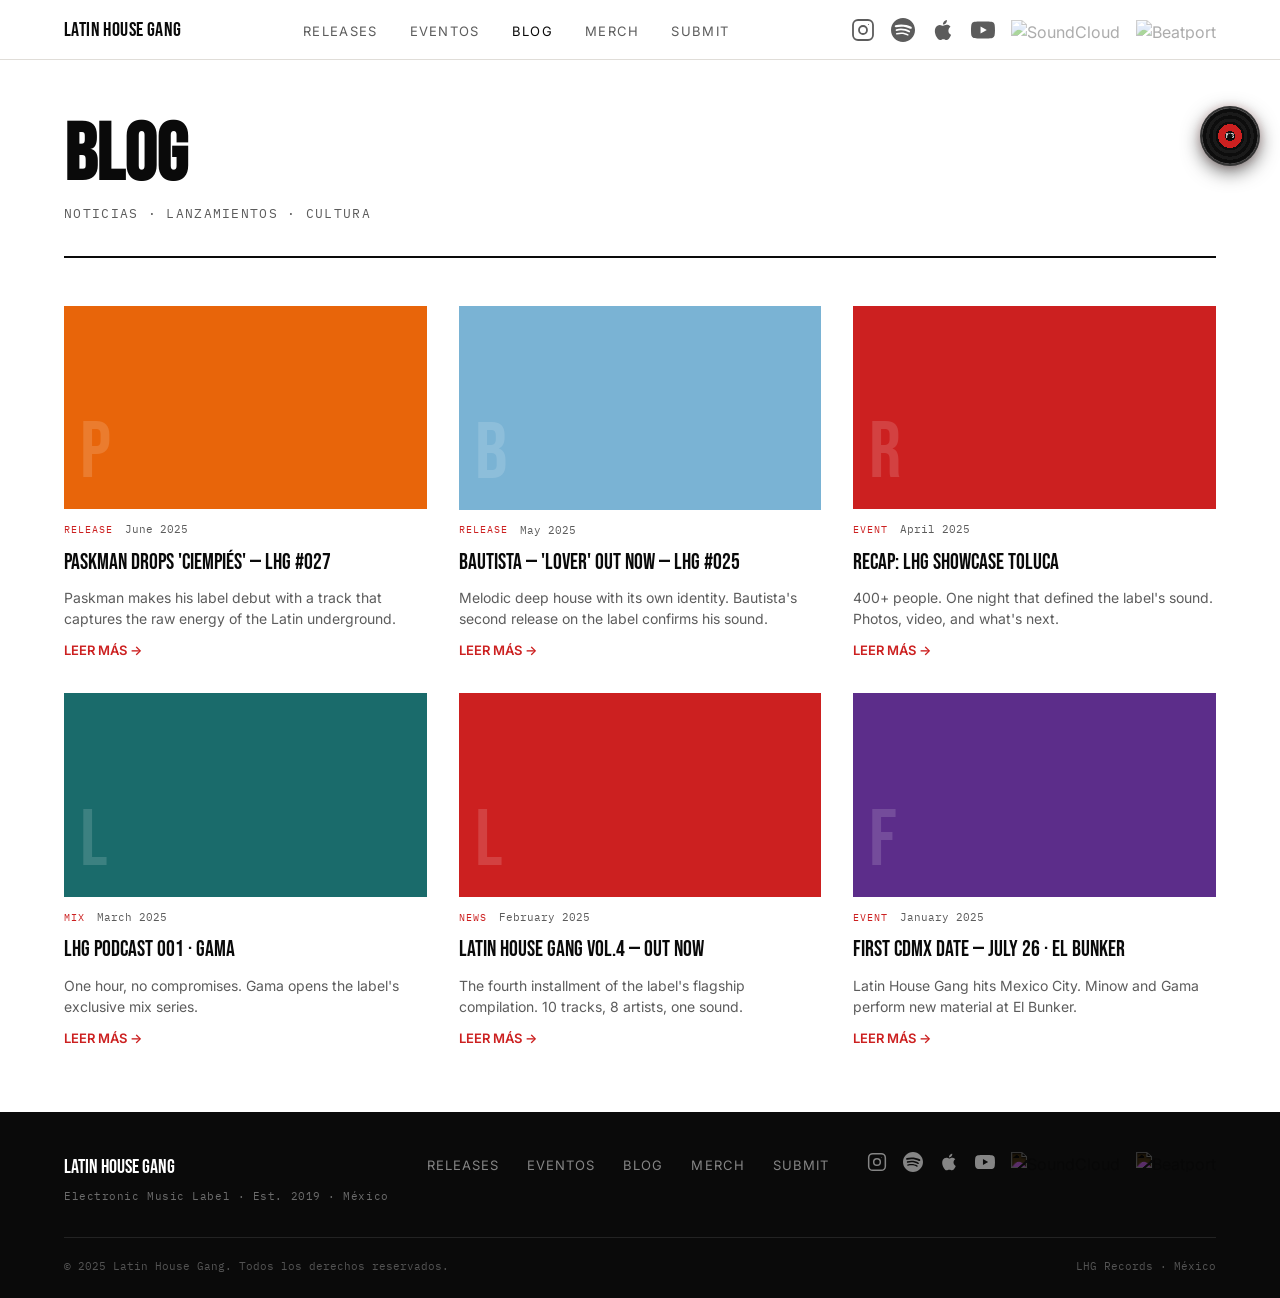
==== blog.html @ 60a46551 "Fix game iframe — use about:blank + data-loaded flag Empty src="" resolved to current page URL causi" ====
﻿<!DOCTYPE html>
<html lang="es">
<head>
  <meta charset="UTF-8">
  <meta name="viewport" content="width=device-width, initial-scale=1.0">
  <title>Blog — Latin House Gang</title>
  <meta name="description" content="Noticias, lanzamientos y cultura de Latin House Gang.">
  <link rel="stylesheet" href="styles.css">
</head>
<body>

  <!-- NAVBAR -->
  <nav class="navbar" id="navbar">
    <div class="navbar-inner">
      <a href="index.html" class="nav-logo">
        <img src="LHG_Logo_Negro_Banner.png" alt="Latin House Gang" onerror="this.style.display='none';this.nextElementSibling.style.display='block'">
        <span class="nav-logo-text" style="display:none">LATIN HOUSE GANG</span>
      </a>
      <ul class="nav-links">
        <li><a href="index.html">RELEASES</a></li>
        <li><a href="eventos.html">EVENTOS</a></li>
        <li><a href="blog.html">BLOG</a></li>
        <li><a href="merch.html">MERCH</a></li>
        <li><a href="submit.html">SUBMIT</a></li>
      </ul>
      <div class="nav-icons">
        <a href="https://www.instagram.com/latinhousegangmusic/" target="_blank" rel="noopener" aria-label="Instagram">
          <svg viewBox="0 0 24 24" fill="none" stroke="currentColor" stroke-width="1.8" stroke-linecap="round" stroke-linejoin="round">
            <rect x="2" y="2" width="20" height="20" rx="5"/>
            <circle cx="12" cy="12" r="4"/>
            <circle cx="17.5" cy="6.5" r="0.5" fill="currentColor" stroke="none"/>
          </svg>
        </a>
      </div>
      <button class="nav-hamburger" aria-label="Menú" aria-expanded="false">
        <span></span><span></span><span></span>
      </button>
    </div>
  </nav>

  <div class="nav-mobile-menu">
    <a href="index.html">RELEASES</a>
    <a href="eventos.html">EVENTOS</a>
    <a href="blog.html">BLOG</a>
    <a href="merch.html">MERCH</a>
    <a href="submit.html">SUBMIT</a>
    <div class="nav-mobile-icons">
      <a href="https://www.instagram.com/latinhousegangmusic/" target="_blank" rel="noopener" aria-label="Instagram">
        <svg viewBox="0 0 24 24" fill="none" stroke="currentColor" stroke-width="1.8" stroke-linecap="round" stroke-linejoin="round" width="20" height="20">
          <rect x="2" y="2" width="20" height="20" rx="5"/>
          <circle cx="12" cy="12" r="4"/>
          <circle cx="17.5" cy="6.5" r="0.5" fill="currentColor" stroke="none"/>
        </svg>
      </a>
    </div>
  </div>

  <!-- PAGE HERO -->
  <div class="container">
    <div class="page-hero">
      <h1 class="page-hero-title">BLOG</h1>
      <p class="page-hero-sub">NOTICIAS · LANZAMIENTOS · CULTURA</p>
    </div>

    <!-- BLOG GRID -->
    <div class="blog-grid" id="blogGrid"></div>
  </div>

  <!-- FOOTER -->
  <footer class="footer">
    <div class="footer-inner">
      <div class="footer-top">
        <div class="footer-logo">
          <img src="LHG_Logo_Blanco_Banner.png" alt="Latin House Gang" onerror="this.style.display='none';this.nextElementSibling.style.display='block'">
          <span class="footer-logo-text" style="display:none">LATIN HOUSE GANG</span>
          <p class="footer-tagline">Electronic Music Label · Est. 2019 · México</p>
        </div>
        <ul class="footer-links">
          <li><a href="index.html">RELEASES</a></li>
          <li><a href="eventos.html">EVENTOS</a></li>
          <li><a href="blog.html">BLOG</a></li>
          <li><a href="merch.html">MERCH</a></li>
          <li><a href="submit.html">SUBMIT</a></li>
        </ul>
        <div class="footer-social">
          <a href="https://www.instagram.com/latinhousegangmusic/" target="_blank" rel="noopener" aria-label="Instagram">
            <svg viewBox="0 0 24 24" fill="none" stroke="currentColor" stroke-width="1.8" stroke-linecap="round" stroke-linejoin="round" width="20" height="20">
              <rect x="2" y="2" width="20" height="20" rx="5"/>
              <circle cx="12" cy="12" r="4"/>
              <circle cx="17.5" cy="6.5" r="0.5" fill="currentColor" stroke="none"/>
            </svg>
          </a>
        </div>
      </div>
      <div class="footer-bottom">
        <span class="footer-copy">© 2025 Latin House Gang. Todos los derechos reservados.</span>
        <span class="footer-copy">LHG Records · México</span>
      </div>
    </div>
  </footer>

  <script src="script.js?v=7"></script>
</body>
</html>
---- styles.css ----
@import url('https://fonts.googleapis.com/css2?family=Bebas+Neue&family=Inter:wght@400;500;600&family=IBM+Plex+Mono:wght@400;500&display=swap');

:root {
  --bg: #FFFFFF;
  --bg-alt: #F5F2EE;
  --text: #0A0A0A;
  --muted: #5C5C5C;
  --accent: #CC2020;
  --border: #E0DDD8;
}

*, *::before, *::after { box-sizing: border-box; margin: 0; padding: 0; }

html { scroll-behavior: smooth; }

body {
  font-family: 'Inter', sans-serif;
  background: var(--bg);
  color: var(--text);
  line-height: 1.5;
}

button, input, select, textarea { border-radius: 0; font-family: inherit; }
a { text-decoration: none; color: inherit; }
img { display: block; max-width: 100%; }

/* ─── NAVBAR ─── */
.navbar {
  position: sticky;
  top: 0;
  z-index: 100;
  background: #fff;
  border-bottom: 1px solid var(--border);
  height: 60px;
  display: flex;
  align-items: center;
  transition: box-shadow 0.2s ease;
}
.navbar.scrolled { box-shadow: 0 1px 8px rgba(0,0,0,0.08); }

.navbar-inner {
  max-width: 1200px;
  margin: 0 auto;
  padding: 0 24px;
  width: 100%;
  display: flex;
  align-items: center;
  justify-content: space-between;
}

.nav-logo img { height: 32px; width: auto; display: block; }
.nav-logo-text {
  font-family: 'Bebas Neue', sans-serif;
  font-size: 20px;
  color: var(--text);
  letter-spacing: 0.02em;
}

.nav-links {
  display: flex;
  gap: 32px;
  list-style: none;
}
.nav-links a {
  font-family: 'Inter', sans-serif;
  font-size: 13px;
  text-transform: uppercase;
  color: var(--muted);
  letter-spacing: 0.1em;
  transition: color 0.2s ease;
}
.nav-links a:hover, .nav-links a.active { color: var(--text); }

.nav-icons {
  display: flex;
  align-items: center;
  gap: 16px;
}
.nav-icons a { color: var(--muted); transition: color 0.2s ease; display: flex; }
.nav-icons a:hover { color: var(--accent); }
.nav-icons svg { width: 24px; height: 24px; }

.nav-hamburger {
  display: none;
  background: none;
  border: none;
  cursor: pointer;
  flex-direction: column;
  gap: 5px;
  padding: 4px;
}
.nav-hamburger span {
  display: block;
  width: 22px;
  height: 2px;
  background: var(--text);
  transition: all 0.2s ease;
}

.nav-mobile-menu {
  display: none;
  position: fixed;
  top: 60px;
  left: 0;
  right: 0;
  background: #fff;
  border-bottom: 1px solid var(--border);
  padding: 24px;
  z-index: 99;
  flex-direction: column;
  gap: 24px;
}
.nav-mobile-menu.open { display: flex; }
.nav-mobile-menu a {
  font-family: 'Inter', sans-serif;
  font-size: 15px;
  text-transform: uppercase;
  color: var(--muted);
  letter-spacing: 0.1em;
}
.nav-mobile-icons {
  display: flex;
  gap: 20px;
}
.nav-mobile-icons a { color: var(--muted); transition: color 0.2s ease; display: flex; }
.nav-mobile-icons a:hover { color: var(--accent); }
.nav-mobile-icons svg { width: 20px; height: 20px; }

/* ── Logo images in nav (dark logo on white bg) ── */
.nav-icons .social-logo, .nav-mobile-icons .social-logo {
  opacity: 0.5;
  transition: opacity 0.2s ease;
}
.nav-icons a:hover .social-logo, .nav-mobile-icons a:hover .social-logo {
  opacity: 1;
}
/* ── Logo images in footer (invert to white on dark bg) ── */
.footer-social .social-logo {
  filter: invert(1);
  opacity: 0.5;
  transition: opacity 0.2s ease;
}
.footer-social a:hover .social-logo {
  opacity: 1;
}

/* ─── HERO HOME ─── */
.hero {
  position: relative;
  height: 100vh;
  min-height: 500px;
  overflow: hidden;
}

.hero-video-wrapper {
  position: absolute;
  inset: 0;
  z-index: 0;
}

.hero-video {
  position: absolute;
  top: 50%;
  left: 50%;
  transform: translate(-50%, -50%);
  width: 177.78vh;
  height: 100vh;
  min-width: 100%;
  min-height: 56.25vw;
  pointer-events: none;
  border: none;
}

.hero-overlay {
  position: absolute;
  inset: 0;
  background: rgba(0, 0, 0, 0.55); /* overridden below by the improved version */
}

.hero-content {
  position: absolute;
  z-index: 2;
  bottom: 80px;
  left: 0;
  right: 0;
  padding: 0 52px;
  display: flex;
  flex-direction: column;
  align-items: flex-start;
  text-align: left;
}

.hero-logo {
  height: 80px;
  width: auto;
  max-width: 560px;
  margin-bottom: 16px;
}

.hero-tagline {
  font-family: 'IBM Plex Mono', monospace;
  font-size: 13px;
  color: rgba(255,255,255,0.55);
  letter-spacing: 0.15em;
}

/* ─── SECTION LABEL ─── */
.section-label {
  font-family: 'IBM Plex Mono', monospace;
  font-size: 11px;
  color: var(--muted);
  letter-spacing: 0.2em;
  text-transform: uppercase;
  margin-bottom: 32px;
}

/* ─── RELEASES SECTION ─── */
.releases-section {
  padding: 48px 0;
}
.container {
  max-width: 1200px;
  margin: 0 auto;
  padding: 0 24px;
}

.releases-grid {
  display: grid;
  grid-template-columns: repeat(4, 1fr);
  gap: 20px;
}

.release-card {
  cursor: pointer;
  display: block;
}
.release-card:hover .release-cover-overlay { opacity: 1; }

.release-cover-wrap {
  position: relative;
  aspect-ratio: 1 / 1;
  overflow: hidden;
}
/* Real cover image */
.release-cover-img {
  width: 100%;
  height: 100%;
  object-fit: cover;
  display: block;
}
/* Placeholder when no cover */
.release-cover-placeholder {
  width: 100%;
  height: 100%;
  position: relative;
  display: flex;
  align-items: center;
  justify-content: center;
}
.cover-letter {
  font-family: 'Bebas Neue', sans-serif;
  font-size: 120px;
  color: rgba(255,255,255,0.15);
  position: absolute;
  bottom: -10px;
  right: 10px;
  line-height: 1;
  pointer-events: none;
  user-select: none;
}
.release-cover-overlay {
  position: absolute;
  inset: 0;
  background: rgba(0,0,0,0.72);
  display: flex;
  flex-direction: column;
  align-items: center;
  justify-content: center;
  gap: 8px;
  opacity: 0;
  transition: opacity 0.25s ease;
}
.overlay-btn {
  font-family: 'Bebas Neue', sans-serif;
  font-size: 13px;
  border: none;
  padding: 9px 18px;
  cursor: pointer;
  letter-spacing: 0.08em;
  display: flex;
  align-items: center;
  gap: 6px;
  transition: opacity 0.15s ease;
  text-decoration: none;
  line-height: 1;
}
.overlay-btn:hover { opacity: 0.85; }
.overlay-btn-apple {
  background: #fff;
  color: #0A0A0A;
}
.overlay-btn-spotify {
  background: #1DB954;
  color: #fff;
}
.overlay-btn-beatport {
  background: #01FF95;
  color: #000;
  font-family: 'IBM Plex Mono', monospace;
  font-size: 10px;
  font-weight: 600;
  letter-spacing: 0.05em;
}
.overlay-btn-beatport:hover { opacity: 1; background: #00e085; }
.release-info { padding: 12px 0 0; }
.release-catalog {
  font-family: 'IBM Plex Mono', monospace;
  font-size: 11px;
  color: var(--accent);
  margin-bottom: 4px;
  letter-spacing: 0.05em;
}
.release-title {
  font-family: 'Bebas Neue', sans-serif;
  font-size: 18px;
  color: var(--text);
  line-height: 1.1;
  margin-bottom: 4px;
}
.release-artist {
  font-size: 13px;
  color: var(--muted);
}

/* ─── SETS SECTION ─── */
.sets-section { padding: 80px 0; background: #0A0A0A; }
.sets-section .section-header,
.sets-section__header {
  max-width: 1000px;
  margin: 0 auto;
  padding: 0 24px;
  margin-bottom: 40px;
}
.sets-section .section-label,
.sets-section__header .section-label { color: rgba(255,255,255,0.4); }
.section-title {
  font-family: 'Bebas Neue', sans-serif;
  font-size: 48px;
  color: #fff;
  line-height: 1;
  margin: 0;
}

.sets-grid {
  display: grid;
  grid-template-columns: repeat(2, 1fr);
  gap: 24px;
  max-width: 1000px;
  margin: 0 auto;
  padding: 0 24px;
}

@media (max-width: 768px) {
  .sets-grid { grid-template-columns: 1fr; }
}

.set-embed {
  position: relative;
  padding-bottom: 56.25%;
  height: 0;
  overflow: hidden;
}
.set-embed iframe {
  position: absolute;
  top: 0; left: 0;
  width: 100%; height: 100%;
  border: none;
}

.set-title {
  font-family: 'Bebas Neue', sans-serif;
  font-size: 16px;
  color: #fff;
  margin: 10px 0 4px;
}
.set-views {
  font-family: 'IBM Plex Mono', monospace;
  font-size: 11px;
  color: rgba(255,255,255,0.4);
}

.sets-footer {
  text-align: center;
  margin-top: 48px;
}
.btn-outline {
  display: inline-block;
  border: 1.5px solid #fff;
  color: #fff;
  font-family: 'Bebas Neue', sans-serif;
  font-size: 16px;
  padding: 12px 32px;
  text-decoration: none;
  letter-spacing: 0.1em;
  transition: all 0.2s;
}
.btn-outline:hover { background: #fff; color: #0A0A0A; }

/* ─── SECTION DIVIDER ─── */
.section-divider {
  border: none;
  border-top: 1px solid var(--border);
}

/* ─── TRACKSTACK (submit page) ─── */
.trackstack-option {
  text-align: center;
  padding: 32px 0;
  border-bottom: 1px solid var(--border);
  margin-bottom: 40px;
}
.trackstack-label {
  font-family: 'IBM Plex Mono', monospace;
  font-size: 12px;
  color: var(--muted);
  margin-bottom: 12px;
}
.btn-trackstack {
  display: inline-block;
  background: var(--text);
  color: #fff;
  font-family: 'Bebas Neue', sans-serif;
  font-size: 18px;
  padding: 14px 40px;
  text-decoration: none;
  letter-spacing: 0.1em;
  transition: background 0.2s;
}
.btn-trackstack:hover { background: var(--accent); }
.trackstack-sub {
  font-family: 'IBM Plex Mono', monospace;
  font-size: 11px;
  color: var(--muted);
  margin-top: 12px;
}
.demo-note {
  font-family: 'IBM Plex Mono', monospace;
  font-size: 11px;
  color: var(--muted);
  border: 1px solid var(--border);
  padding: 10px 14px;
  margin-top: -12px;
  margin-bottom: 20px;
  line-height: 1.6;
}

/* ─── HERO IMPROVEMENTS ─── */
.hero-overlay {
  position: absolute;
  inset: 0;
  background: linear-gradient(
    to bottom,
    rgba(0,0,0,0.25) 0%,
    rgba(0,0,0,0.15) 35%,
    rgba(0,0,0,0.6) 70%,
    rgba(0,0,0,0.88) 100%
  );
}

/* Hero content anchored bottom-left — never clashes with video center */
.hero-content {
  position: absolute !important;
  z-index: 2;
  bottom: 80px;
  left: 0;
  right: 0;
  padding: 0 52px;
  display: flex !important;
  flex-direction: column;
  align-items: flex-start;
  justify-content: flex-end;
  height: auto !important;
  text-align: left;
}

.hero-content--animate {
  animation: heroFadeIn 1.6s 0.3s cubic-bezier(0.16, 1, 0.3, 1) both;
}
@keyframes heroFadeIn {
  from { opacity: 0; transform: translateY(16px); }
  to   { opacity: 1; transform: translateY(0); }
}

.hero-logo {
  height: 64px;
  width: auto;
  max-width: 440px;
  margin-bottom: 14px;
  filter: drop-shadow(0 2px 20px rgba(0,0,0,0.5));
}

.hero-tagline {
  font-family: 'IBM Plex Mono', monospace;
  font-size: 11px;
  color: rgba(255,255,255,0.45);
  letter-spacing: 0.2em;
  text-transform: uppercase;
}

.hero-scroll-indicator {
  position: absolute;
  bottom: 32px;
  left: 50%;
  transform: translateX(-50%);
  z-index: 3;
  display: flex;
  flex-direction: column;
  align-items: center;
  gap: 8px;
  opacity: 0;
  animation: heroFadeIn 1s 1.8s ease both;
}
.hero-scroll-label {
  font-family: 'IBM Plex Mono', monospace;
  font-size: 9px;
  color: rgba(255,255,255,0.35);
  letter-spacing: 0.3em;
}
.hero-scroll-line {
  width: 1px;
  height: 40px;
  background: linear-gradient(to bottom, rgba(255,255,255,0.4), transparent);
  animation: scrollPulse 2s ease-in-out infinite;
}
@keyframes scrollPulse {
  0%, 100% { opacity: 0.4; transform: scaleY(1); }
  50%       { opacity: 1;   transform: scaleY(1.15); }
}

/* ─── NAVBAR DARK VARIANT ─── */
.navbar--dark {
  background: #0A0A0A;
  border-bottom-color: rgba(255,255,255,0.1);
}
.navbar--dark .nav-links a { color: rgba(255,255,255,0.45); }
.navbar--dark .nav-links a:hover,
.navbar--dark .nav-links a.active { color: #fff; }
.navbar--dark .nav-icons a { color: rgba(255,255,255,0.45); }
.navbar--dark .nav-icons a:hover { color: var(--accent); }
.navbar--dark .nav-icons .social-logo { filter: invert(1); opacity: 0.45; }
.navbar--dark .nav-icons a:hover .social-logo { opacity: 1; }
.nav-hamburger--light span { background: #fff; }

.nav-mobile-menu--dark {
  background: #0A0A0A;
  border-bottom-color: rgba(255,255,255,0.1);
}
.nav-mobile-menu--dark a { color: rgba(255,255,255,0.6); }
.nav-mobile-menu--dark a:hover { color: #fff; }
.nav-mobile-menu--dark .nav-mobile-icons a { color: rgba(255,255,255,0.5); }

/* ─── SCROLL REVEAL ─── */
.reveal {
  opacity: 0;
  transform: translateY(24px);
  transition: opacity 0.7s cubic-bezier(0.16, 1, 0.3, 1),
              transform 0.7s cubic-bezier(0.16, 1, 0.3, 1);
}
.reveal.revealed {
  opacity: 1;
  transform: translateY(0);
}

/* ─── RELEASE CARD HOVER ─── */
.release-card {
  transition: transform 0.25s ease;
}
.release-card:hover {
  transform: translateY(-3px);
}

/* ─── SETS SECTION HEADER ─── */
.sets-section__header {
  max-width: 1000px;
  margin: 0 auto;
  padding: 0 24px;
  margin-bottom: 40px;
}
.sets-section__header .section-label { color: rgba(255,255,255,0.4); }

/* ─── APPAREL HERO ─── */
.apparel-hero {
  background: #0A0A0A;
  min-height: 100vh;
  display: flex;
  flex-direction: column;
  justify-content: center;
  position: relative;
  overflow: hidden;
  padding: 100px 24px 0;
}

.apparel-hero__bg-text {
  position: absolute;
  bottom: -0.1em;
  left: -0.02em;
  font-family: 'Bebas Neue', sans-serif;
  font-size: clamp(140px, 22vw, 320px);
  color: rgba(255,255,255,0.04);
  line-height: 1;
  pointer-events: none;
  user-select: none;
  white-space: nowrap;
  letter-spacing: -0.02em;
}

.apparel-hero__content {
  max-width: 1200px;
  margin: 0 auto;
  width: 100%;
  padding-bottom: 80px;
  position: relative;
  z-index: 1;
}

.apparel-hero__label {
  font-family: 'IBM Plex Mono', monospace;
  font-size: 11px;
  color: rgba(255,255,255,0.35);
  letter-spacing: 0.25em;
  margin-bottom: 24px;
}

.apparel-hero__title {
  font-family: 'Bebas Neue', sans-serif;
  font-size: clamp(80px, 12vw, 180px);
  color: #fff;
  line-height: 0.9;
  letter-spacing: -0.01em;
  margin: 0 0 32px;
}

.apparel-hero__sub {
  font-family: 'Inter', sans-serif;
  font-size: 15px;
  color: rgba(255,255,255,0.45);
  line-height: 1.7;
  max-width: 380px;
  margin-bottom: 40px;
}

.apparel-hero__cta {
  display: inline-block;
  font-family: 'Bebas Neue', sans-serif;
  font-size: 16px;
  letter-spacing: 0.15em;
  color: #fff;
  border: 1px solid rgba(255,255,255,0.25);
  padding: 14px 32px;
  transition: background 0.2s ease, border-color 0.2s ease;
  text-decoration: none;
}
.apparel-hero__cta:hover {
  background: rgba(255,255,255,0.08);
  border-color: rgba(255,255,255,0.5);
}

.apparel-hero__ticker {
  border-top: 1px solid rgba(255,255,255,0.1);
  padding: 12px 0;
  overflow: hidden;
  white-space: nowrap;
  position: relative;
  z-index: 1;
}
.apparel-ticker__inner {
  display: inline-block;
  animation: tickerScroll 24s linear infinite;
}
.apparel-ticker__inner span {
  font-family: 'Bebas Neue', sans-serif;
  font-size: 13px;
  color: rgba(255,255,255,0.25);
  letter-spacing: 0.15em;
  padding-right: 0;
}
@keyframes tickerScroll {
  from { transform: translateX(0); }
  to   { transform: translateX(-50%); }
}

/* ─── DROPS SECTION ─── */
.drops-section {
  padding: 80px 0 100px;
  background: var(--bg);
}

.drops-section__header {
  margin-bottom: 48px;
}

.drops-section__meta {
  display: flex;
  align-items: center;
  gap: 16px;
  margin-bottom: 16px;
}

.drops-badge {
  font-family: 'Bebas Neue', sans-serif;
  font-size: 13px;
  letter-spacing: 0.15em;
  background: var(--text);
  color: #fff;
  padding: 4px 12px;
}

.drops-status {
  font-family: 'IBM Plex Mono', monospace;
  font-size: 11px;
  color: var(--muted);
  letter-spacing: 0.15em;
}

.drops-section__title {
  font-family: 'Bebas Neue', sans-serif;
  font-size: clamp(48px, 6vw, 80px);
  color: var(--text);
  line-height: 1;
  margin: 0 0 12px;
  letter-spacing: -0.01em;
}

.drops-section__desc {
  font-size: 14px;
  color: var(--muted);
  max-width: 480px;
  line-height: 1.6;
}

.drops-grid {
  display: grid;
  grid-template-columns: repeat(4, 1fr);
  gap: 2px;
}

.drop-card {
  cursor: pointer;
}

.drop-card__image {
  position: relative;
  aspect-ratio: 3 / 4;
  overflow: hidden;
  background: var(--bg-alt);
}

.drop-card__placeholder {
  width: 100%;
  height: 100%;
  background: #E8E4DE;
  display: flex;
  align-items: center;
  justify-content: center;
  transition: transform 0.5s cubic-bezier(0.16, 1, 0.3, 1);
  background-image: repeating-linear-gradient(
    0deg, transparent, transparent 39px, rgba(0,0,0,0.04) 39px, rgba(0,0,0,0.04) 40px
  ), repeating-linear-gradient(
    90deg, transparent, transparent 39px, rgba(0,0,0,0.04) 39px, rgba(0,0,0,0.04) 40px
  );
}
.drop-card__placeholder--dark {
  background: #141414;
  background-image: repeating-linear-gradient(
    0deg, transparent, transparent 39px, rgba(255,255,255,0.04) 39px, rgba(255,255,255,0.04) 40px
  ), repeating-linear-gradient(
    90deg, transparent, transparent 39px, rgba(255,255,255,0.04) 39px, rgba(255,255,255,0.04) 40px
  );
}
.drop-card:hover .drop-card__placeholder {
  transform: scale(1.04);
}
.drop-card__ph-inner {
  display: flex;
  flex-direction: column;
  align-items: center;
  gap: 6px;
  user-select: none;
}
.drop-card__ph-mark {
  font-family: 'Bebas Neue', sans-serif;
  font-size: 64px;
  line-height: 1;
  color: rgba(0,0,0,0.12);
  letter-spacing: 0.05em;
}
.drop-card__placeholder--dark .drop-card__ph-mark {
  color: rgba(255,255,255,0.1);
}
.drop-card__ph-item {
  font-family: 'IBM Plex Mono', monospace;
  font-size: 9px;
  letter-spacing: 0.25em;
  color: rgba(0,0,0,0.2);
  text-transform: uppercase;
}
.drop-card__placeholder--dark .drop-card__ph-item {
  color: rgba(255,255,255,0.18);
}

.drop-card__overlay {
  position: absolute;
  inset: 0;
  background: rgba(10,10,10,0.75);
  display: flex;
  align-items: center;
  justify-content: center;
  opacity: 0;
  transition: opacity 0.25s ease;
}
.drop-card:hover .drop-card__overlay { opacity: 1; }

.drop-card__overlay-text {
  font-family: 'Bebas Neue', sans-serif;
  font-size: 16px;
  color: #fff;
  letter-spacing: 0.2em;
}

.drop-card__badge {
  position: absolute;
  top: 12px;
  left: 12px;
  font-family: 'IBM Plex Mono', monospace;
  font-size: 9px;
  font-weight: 500;
  letter-spacing: 0.12em;
  background: rgba(10,10,10,0.7);
  color: rgba(255,255,255,0.7);
  padding: 4px 8px;
  backdrop-filter: blur(4px);
}

.drop-card__info {
  padding: 14px 0 0;
}
.drop-card__ref {
  font-family: 'IBM Plex Mono', monospace;
  font-size: 10px;
  color: var(--accent);
  letter-spacing: 0.08em;
  margin-bottom: 4px;
}
.drop-card__name {
  font-family: 'Bebas Neue', sans-serif;
  font-size: 20px;
  color: var(--text);
  margin-bottom: 4px;
  letter-spacing: 0.02em;
}
.drop-card__price {
  font-family: 'IBM Plex Mono', monospace;
  font-size: 12px;
  color: var(--muted);
}

/* ─── NOTIFY SECTION ─── */
.notify-section {
  background: #0A0A0A;
  padding: 100px 0;
}
.notify-section__inner {
  display: grid;
  grid-template-columns: 1fr 1fr;
  gap: 80px;
  align-items: center;
}
.notify-section__label {
  font-family: 'IBM Plex Mono', monospace;
  font-size: 11px;
  color: rgba(255,255,255,0.3);
  letter-spacing: 0.25em;
  margin-bottom: 16px;
}
.notify-section__title {
  font-family: 'Bebas Neue', sans-serif;
  font-size: clamp(48px, 5vw, 72px);
  color: #fff;
  line-height: 0.95;
  letter-spacing: -0.01em;
  margin: 0 0 16px;
}
.notify-section__sub {
  font-size: 14px;
  color: rgba(255,255,255,0.4);
  line-height: 1.6;
  max-width: 320px;
}
.notify-form-v2 {
  display: flex;
  gap: 0;
  margin-bottom: 12px;
}
.notify-input-v2 {
  flex: 1;
  padding: 16px 18px;
  background: rgba(255,255,255,0.06);
  border: 1px solid rgba(255,255,255,0.15);
  border-right: none;
  color: #fff;
  font-family: 'IBM Plex Mono', monospace;
  font-size: 13px;
  outline: none;
  transition: border-color 0.2s;
}
.notify-input-v2::placeholder { color: rgba(255,255,255,0.25); }
.notify-input-v2:focus { border-color: rgba(255,255,255,0.4); }
.notify-btn-v2 {
  background: var(--accent);
  color: #fff;
  border: none;
  padding: 16px 28px;
  font-family: 'Bebas Neue', sans-serif;
  font-size: 16px;
  cursor: pointer;
  letter-spacing: 0.1em;
  transition: background 0.2s;
  white-space: nowrap;
}
.notify-btn-v2:hover { background: #a01818; }
.notify-terms {
  font-family: 'IBM Plex Mono', monospace;
  font-size: 10px;
  color: rgba(255,255,255,0.2);
  letter-spacing: 0.1em;
}
.notify-success {
  display: none;
  font-family: 'IBM Plex Mono', monospace;
  font-size: 12px;
  color: #01FF95;
  margin-top: 12px;
  letter-spacing: 0.05em;
}

/* ─── APPAREL ABOUT ─── */
.apparel-about {
  padding: 100px 0;
  background: var(--bg-alt);
}
.apparel-about__inner {
  display: grid;
  grid-template-columns: 1fr 1fr;
  gap: 80px;
  align-items: start;
}
.apparel-about__title {
  font-family: 'Bebas Neue', sans-serif;
  font-size: clamp(48px, 5vw, 72px);
  color: var(--text);
  line-height: 0.95;
  letter-spacing: -0.01em;
  margin: 12px 0 0;
}
.apparel-about__body {
  display: flex;
  flex-direction: column;
  gap: 20px;
  padding-top: 8px;
}
.apparel-about__body p {
  font-size: 15px;
  color: var(--muted);
  line-height: 1.75;
}

/* ─── LEGACY MERCH STYLES (keep for fallback) ─── */
.notify-form { display: flex; gap: 0; max-width: 400px; margin: 0 auto; }
.notify-input {
  flex: 1;
  padding: 14px 16px;
  border: 1.5px solid #fff;
  background: transparent;
  color: #fff;
  font-family: 'IBM Plex Mono', monospace;
  font-size: 13px;
  outline: none;
}
.notify-btn {
  background: var(--accent);
  color: #fff;
  border: none;
  padding: 14px 24px;
  font-family: 'Bebas Neue', sans-serif;
  font-size: 16px;
  cursor: pointer;
  letter-spacing: 0.1em;
}
.notify-btn:hover { background: #aa1a1a; }
.merch-grid {
  display: grid;
  grid-template-columns: repeat(4, 1fr);
  gap: 20px;
}
@media (max-width: 768px) {
  .merch-grid { grid-template-columns: repeat(2, 1fr); }
}
.merch-name {
  font-family: 'Bebas Neue', sans-serif;
  font-size: 16px;
  color: var(--text);
  margin: 10px 0 4px;
}
.merch-price {
  font-family: 'IBM Plex Mono', monospace;
  font-size: 11px;
  color: var(--muted);
}

/* ─── FOOTER ─── */
.footer {
  background: #0A0A0A;
  color: #fff;
  padding: 40px 0 24px;
}
.footer-inner {
  max-width: 1200px;
  margin: 0 auto;
  padding: 0 24px;
}
.footer-top {
  display: flex;
  justify-content: space-between;
  align-items: flex-start;
  margin-bottom: 32px;
  gap: 24px;
}
.footer-logo img { height: 28px; width: auto; }
.footer-logo-text {
  font-family: 'Bebas Neue', sans-serif;
  font-size: 20px;
  color: #fff;
}
.footer-tagline {
  font-family: 'IBM Plex Mono', monospace;
  font-size: 11px;
  color: rgba(255,255,255,0.4);
  margin-top: 6px;
  letter-spacing: 0.05em;
}
.footer-links {
  display: flex;
  gap: 28px;
  list-style: none;
}
.footer-links a {
  font-size: 13px;
  text-transform: uppercase;
  color: rgba(255,255,255,0.5);
  letter-spacing: 0.08em;
  transition: color 0.2s ease;
}
.footer-links a:hover { color: #fff; }
.footer-social { display: flex; gap: 16px; }
.footer-social a { color: rgba(255,255,255,0.5); transition: color 0.2s ease; display: flex; }
.footer-social a:hover { color: var(--accent); }
.footer-social svg { width: 20px; height: 20px; }
.footer-bottom {
  border-top: 1px solid rgba(255,255,255,0.1);
  padding-top: 20px;
  display: flex;
  justify-content: space-between;
  align-items: center;
}
.footer-copy {
  font-family: 'IBM Plex Mono', monospace;
  font-size: 11px;
  color: rgba(255,255,255,0.3);
}

/* ─── PAGE HERO (blog, submit, eventos) ─── */
.page-hero {
  padding: 56px 0 32px;
  border-bottom: 2px solid var(--text);
  margin-bottom: 48px;
}
.page-hero-title {
  font-family: 'Bebas Neue', sans-serif;
  font-size: 80px;
  color: var(--text);
  line-height: 1;
}
.page-hero-sub {
  font-family: 'IBM Plex Mono', monospace;
  font-size: 13px;
  color: var(--muted);
  margin-top: 8px;
  letter-spacing: 0.1em;
  text-transform: uppercase;
}

/* ─── BLOG ─── */
.blog-grid {
  display: grid;
  grid-template-columns: repeat(3, 1fr);
  gap: 32px;
  padding-bottom: 64px;
}
.blog-card { display: flex; flex-direction: column; gap: 12px; }
.blog-cover {
  aspect-ratio: 16 / 9;
  position: relative;
  overflow: hidden;
  display: flex;
  align-items: flex-end;
  justify-content: flex-start;
  padding: 16px;
}
.blog-cover-letter {
  font-family: 'Bebas Neue', sans-serif;
  font-size: 80px;
  color: rgba(255,255,255,0.15);
  line-height: 1;
  user-select: none;
}
.blog-meta { display: flex; align-items: center; gap: 12px; }
.blog-tag {
  font-family: 'IBM Plex Mono', monospace;
  font-size: 10px;
  text-transform: uppercase;
  color: var(--accent);
  letter-spacing: 0.1em;
}
.blog-date {
  font-family: 'IBM Plex Mono', monospace;
  font-size: 11px;
  color: var(--muted);
}
.blog-title {
  font-family: 'Bebas Neue', sans-serif;
  font-size: 22px;
  color: var(--text);
  line-height: 1.15;
}
.blog-excerpt {
  font-size: 14px;
  color: var(--muted);
  display: -webkit-box;
  -webkit-line-clamp: 2;
  -webkit-box-orient: vertical;
  overflow: hidden;
}
.blog-read-more {
  font-size: 13px;
  font-weight: 600;
  color: var(--accent);
  transition: text-decoration 0.15s;
  cursor: pointer;
}
.blog-read-more:hover { text-decoration: underline; }

/* ─── SUBMIT FORM ─── */
.submit-layout {
  display: grid;
  grid-template-columns: 1fr 1fr;
  gap: 64px;
  padding-bottom: 64px;
}
.submit-form-wrap { max-width: 600px; }
.form-group { margin-bottom: 24px; }
.form-label {
  display: block;
  font-family: 'IBM Plex Mono', monospace;
  font-size: 11px;
  text-transform: uppercase;
  color: var(--muted);
  letter-spacing: 0.08em;
  margin-bottom: 8px;
}
.form-input, .form-select, .form-textarea {
  width: 100%;
  background: #fff;
  border: 1.5px solid var(--border);
  color: var(--text);
  padding: 12px 16px;
  font-size: 14px;
  font-family: 'Inter', sans-serif;
  transition: border-color 0.2s ease;
  outline: none;
  appearance: none;
}
.form-input:focus, .form-select:focus, .form-textarea:focus {
  border-color: var(--text);
}
.form-input.error, .form-select.error, .form-textarea.error {
  border-color: var(--accent);
}
.form-textarea { resize: vertical; min-height: 100px; }
.form-select-wrap { position: relative; }
.form-select-wrap::after {
  content: '▾';
  position: absolute;
  right: 14px;
  top: 50%;
  transform: translateY(-50%);
  pointer-events: none;
  font-size: 12px;
  color: var(--muted);
}
.submit-btn {
  font-family: 'Bebas Neue', sans-serif;
  font-size: 18px;
  background: var(--text);
  color: #fff;
  border: none;
  padding: 16px 40px;
  width: 100%;
  cursor: pointer;
  letter-spacing: 0.05em;
  transition: background 0.2s ease;
}
.submit-btn:hover { background: var(--accent); }
.form-success {
  display: none;
  font-family: 'Bebas Neue', sans-serif;
  font-size: 24px;
  color: var(--accent);
  margin-top: 20px;
  animation: fadeIn 0.4s ease;
}
.form-success.show { display: block; }

.submit-info { padding-top: 8px; }
.submit-info-title {
  font-family: 'Bebas Neue', sans-serif;
  font-size: 28px;
  color: var(--text);
  border-top: 2px solid var(--text);
  padding-top: 24px;
  margin-bottom: 24px;
}
.submit-bullets { list-style: none; display: flex; flex-direction: column; gap: 16px; }
.submit-bullets li {
  font-size: 15px;
  color: var(--muted);
  padding-left: 20px;
  position: relative;
}
.submit-bullets li::before {
  content: '·';
  position: absolute;
  left: 0;
  color: var(--accent);
  font-size: 18px;
  line-height: 1.3;
}

/* ─── PRÓXIMOS EVENTOS HOME SECTION ─── */
.eventos-section {
  padding: 48px 0;
  background: var(--bg-alt);
}
.eventos-list { display: flex; flex-direction: column; gap: 16px; margin-bottom: 32px; }

.evento-card {
  display: grid;
  grid-template-columns: 100px 2px 1fr auto;
  align-items: center;
  gap: 0;
  border: 1px solid var(--border);
  padding: 28px;
  transition: border-color 0.2s ease;
  cursor: pointer;
}
.evento-card:hover { border-color: var(--text); }

.evento-date-col { text-align: center; padding-right: 24px; }
.evento-day-num {
  font-family: 'Bebas Neue', sans-serif;
  font-size: 48px;
  color: var(--accent);
  line-height: 1;
  display: block;
}
.evento-month {
  font-family: 'IBM Plex Mono', monospace;
  font-size: 14px;
  color: var(--muted);
  text-transform: uppercase;
  display: block;
}
.evento-weekday {
  font-family: 'IBM Plex Mono', monospace;
  font-size: 11px;
  color: var(--muted);
  text-transform: uppercase;
  display: block;
}

.evento-divider {
  width: 2px;
  background: var(--border);
  align-self: stretch;
}

.evento-info-col { padding: 0 28px; }
.evento-nombre {
  font-family: 'Bebas Neue', sans-serif;
  font-size: 28px;
  color: var(--text);
  line-height: 1.1;
  margin-bottom: 4px;
}
.evento-venue {
  font-size: 14px;
  color: var(--muted);
  margin-bottom: 4px;
}
.evento-hora {
  font-family: 'IBM Plex Mono', monospace;
  font-size: 13px;
  color: var(--muted);
  margin-bottom: 12px;
}
.evento-lineup {
  display: flex;
  flex-wrap: wrap;
  gap: 6px;
}
.evento-chip {
  background: var(--bg-alt);
  border: 1px solid var(--border);
  padding: 4px 10px;
  font-size: 12px;
  color: var(--text);
  font-family: 'Inter', sans-serif;
}
.evento-card:hover .evento-chip { background: #fff; }

.evento-ticket-col { text-align: right; padding-left: 20px; }
.evento-precio {
  font-size: 16px;
  font-weight: 600;
  color: var(--text);
  margin-bottom: 12px;
  white-space: nowrap;
}
.btn-tickets {
  font-family: 'Bebas Neue', sans-serif;
  font-size: 16px;
  background: var(--accent);
  color: #fff;
  border: none;
  padding: 12px 28px;
  cursor: pointer;
  letter-spacing: 0.03em;
  transition: background 0.2s ease;
  white-space: nowrap;
  display: block;
}
.btn-tickets:hover { background: #A01818; }
.btn-tickets:disabled {
  background: #C0BDB8;
  cursor: not-allowed;
}

.btn-ver-eventos {
  font-family: 'Bebas Neue', sans-serif;
  font-size: 16px;
  border: 1.5px solid var(--text);
  background: transparent;
  color: var(--text);
  padding: 12px 32px;
  cursor: pointer;
  display: block;
  margin: 0 auto;
  letter-spacing: 0.05em;
  transition: background 0.2s ease, color 0.2s ease;
}
.btn-ver-eventos:hover { background: var(--text); color: #fff; }

/* ─── EVENTOS PAGE ─── */
.eventos-page { padding-bottom: 64px; }

/* ─── EVENTO DETALLE ─── */
.evento-detalle-flyer {
  width: 100%;
  height: 420px;
  background: #0A0A0A;
  display: flex;
  flex-direction: column;
  align-items: center;
  justify-content: center;
  text-align: center;
  position: relative;
  overflow: hidden;
}
.evento-detalle-flyer img {
  width: 100%;
  height: 100%;
  object-fit: cover;
  position: absolute;
  inset: 0;
}
.flyer-overlay-text {
  position: relative;
  z-index: 2;
  text-align: center;
}
.flyer-event-name {
  font-family: 'Bebas Neue', sans-serif;
  font-size: 72px;
  color: #fff;
  line-height: 1;
}
.flyer-event-date {
  font-family: 'IBM Plex Mono', monospace;
  font-size: 16px;
  color: rgba(255,255,255,0.6);
  margin-top: 12px;
}

.evento-detalle-body {
  max-width: 1200px;
  margin: 0 auto;
  padding: 40px 24px 64px;
  display: grid;
  grid-template-columns: 1fr 340px;
  gap: 48px;
  align-items: start;
}
.evento-detalle-left {}

.badge-lugares {
  display: inline-block;
  background: #FFF3CD;
  color: #856404;
  font-family: 'Inter', sans-serif;
  font-size: 13px;
  font-weight: 600;
  padding: 6px 14px;
  border-radius: 20px;
  margin-bottom: 16px;
}
.evento-detalle-nombre {
  font-family: 'Bebas Neue', sans-serif;
  font-size: 40px;
  color: var(--text);
  line-height: 1;
  margin-bottom: 6px;
}
.evento-detalle-by {
  font-size: 14px;
  color: var(--muted);
  margin-bottom: 12px;
}
.evento-detalle-stats {
  font-size: 13px;
  color: var(--muted);
  margin-bottom: 32px;
}

.evento-sticky-box {
  position: sticky;
  top: 80px;
  border: 1.5px solid var(--border);
  padding: 28px;
}
.sticky-precio {
  font-size: 24px;
  font-weight: 700;
  color: var(--text);
  margin-bottom: 8px;
}
.sticky-fechas {
  font-family: 'IBM Plex Mono', monospace;
  font-size: 13px;
  color: var(--muted);
  margin-bottom: 20px;
}
.btn-comprar {
  font-family: 'Bebas Neue', sans-serif;
  font-size: 20px;
  background: var(--accent);
  color: #fff;
  border: none;
  padding: 18px 32px;
  width: 100%;
  cursor: pointer;
  letter-spacing: 0.03em;
  margin-bottom: 12px;
  transition: background 0.2s ease;
}
.btn-comprar:hover { background: #A01818; }
.btn-guardar {
  font-family: 'Bebas Neue', sans-serif;
  font-size: 18px;
  background: #fff;
  border: 1.5px solid var(--text);
  color: var(--text);
  padding: 14px 32px;
  width: 100%;
  cursor: pointer;
  letter-spacing: 0.03em;
  transition: all 0.2s ease;
}
.btn-guardar.guardado {
  border-color: #2A7A2A;
  color: #2A7A2A;
}

/* ─── SECCIONES DETALLE EVENTO ─── */
.evento-section {
  margin-top: 40px;
  padding-top: 32px;
  border-top: 1px solid var(--border);
}
.evento-section-title {
  font-family: 'Bebas Neue', sans-serif;
  font-size: 32px;
  color: var(--text);
  border-bottom: 2px solid var(--text);
  padding-bottom: 8px;
  margin-bottom: 24px;
}

.lineup-grid {
  display: grid;
  grid-template-columns: repeat(2, 1fr);
  gap: 12px;
  margin-bottom: 20px;
}
.artista-card {
  border: 1px solid var(--border);
  padding: 20px 24px;
  display: flex;
  align-items: center;
  gap: 16px;
  cursor: pointer;
  transition: background 0.15s ease, border-color 0.15s ease;
}
.artista-card:hover {
  background: var(--bg-alt);
  border-color: var(--text);
}
.artista-avatar {
  width: 56px;
  height: 56px;
  border-radius: 50%;
  background: var(--border);
  display: flex;
  align-items: center;
  justify-content: center;
  flex-shrink: 0;
}
.artista-inicial {
  font-family: 'Bebas Neue', sans-serif;
  font-size: 24px;
  color: var(--text);
}
.artista-nombre {
  font-size: 16px;
  font-weight: 600;
  flex: 1;
}
.artista-arrow {
  font-size: 20px;
  color: var(--muted);
}
.artista-socials {
  display: flex;
  gap: 8px;
  margin-left: auto;
}
.artista-social-link {
  color: var(--muted);
  display: flex;
  align-items: center;
  transition: color 0.2s;
}
.artista-social-link:hover { color: var(--accent); }
.btn-ver-artistas {
  font-family: 'Bebas Neue', sans-serif;
  font-size: 16px;
  border: 1.5px solid var(--text);
  background: transparent;
  color: var(--text);
  padding: 12px 32px;
  cursor: pointer;
  display: block;
  margin: 0 auto;
  letter-spacing: 0.05em;
  transition: background 0.2s, color 0.2s;
}
.btn-ver-artistas:hover { background: var(--text); color: #fff; }

.fecha-hora-grid {
  display: grid;
  grid-template-columns: 1fr 1fr;
  gap: 24px;
}
.fecha-principal {
  font-family: 'IBM Plex Mono', monospace;
  font-size: 16px;
  font-weight: 500;
  margin-bottom: 6px;
}
.fecha-horario {
  font-family: 'IBM Plex Mono', monospace;
  font-size: 14px;
  color: var(--muted);
  margin-bottom: 14px;
}
.calendario-wrap { position: relative; display: inline-block; }
.link-calendario {
  font-size: 14px;
  color: var(--accent);
  cursor: pointer;
  font-family: 'Inter', sans-serif;
}
.calendario-dropdown {
  display: none;
  position: absolute;
  top: calc(100% + 6px);
  left: 0;
  background: #fff;
  border: 1px solid var(--border);
  min-width: 200px;
  z-index: 10;
  box-shadow: 0 4px 12px rgba(0,0,0,0.08);
}
.calendario-dropdown.open { display: block; }
.calendario-dropdown button {
  display: block;
  width: 100%;
  background: none;
  border: none;
  padding: 12px 16px;
  text-align: left;
  font-size: 13px;
  cursor: pointer;
  color: var(--text);
  transition: background 0.15s;
}
.calendario-dropdown button:hover { background: var(--bg-alt); }

.ubicacion-grid {
  display: grid;
  grid-template-columns: 1fr 1fr;
  gap: 24px;
  align-items: start;
}
.venue-nombre {
  font-size: 16px;
  font-weight: 600;
  margin-bottom: 4px;
}
.venue-direccion {
  font-size: 14px;
  color: var(--muted);
  margin-bottom: 16px;
}
.mapa-placeholder {
  width: 100%;
  height: 240px;
  background: #F0EDE8;
  border: 1px solid var(--border);
  display: flex;
  flex-direction: column;
  align-items: center;
  justify-content: center;
  gap: 12px;
}
.mapa-placeholder span {
  font-family: 'IBM Plex Mono', monospace;
  font-size: 12px;
  color: var(--muted);
  letter-spacing: 0.08em;
}
.btn-mapa {
  font-family: 'IBM Plex Mono', monospace;
  font-size: 11px;
  background: none;
  border: 1px solid var(--border);
  color: var(--muted);
  padding: 8px 16px;
  cursor: pointer;
  transition: border-color 0.2s, color 0.2s;
}
.btn-mapa:hover { border-color: var(--text); color: var(--text); }

.organizer-card {
  background: var(--bg-alt);
  padding: 24px;
  display: flex;
  align-items: center;
  gap: 20px;
  flex-wrap: wrap;
}
.organizer-avatar {
  width: 56px;
  height: 56px;
  border-radius: 50%;
  background: var(--accent);
  display: flex;
  align-items: center;
  justify-content: center;
  flex-shrink: 0;
}
.organizer-avatar span {
  font-family: 'Bebas Neue', sans-serif;
  font-size: 16px;
  color: #fff;
  letter-spacing: 0.04em;
}
.organizer-info { flex: 1; }
.organizer-name {
  font-size: 16px;
  font-weight: 600;
  color: var(--text);
  margin-bottom: 4px;
}
.organizer-stats {
  font-size: 13px;
  color: var(--muted);
}
.btn-contacto {
  font-family: 'Bebas Neue', sans-serif;
  font-size: 14px;
  border: 1.5px solid var(--text);
  background: transparent;
  color: var(--text);
  padding: 10px 24px;
  cursor: pointer;
  letter-spacing: 0.05em;
  transition: background 0.2s, color 0.2s;
}
.btn-contacto:hover { background: var(--text); color: #fff; }

/* ─── MODAL ─── */
.modal-overlay {
  display: none;
  position: fixed;
  inset: 0;
  background: rgba(0,0,0,0.7);
  z-index: 200;
  align-items: center;
  justify-content: center;
  padding: 20px;
}
.modal-overlay.open { display: flex; }
.modal-box {
  background: #fff;
  padding: 40px;
  max-width: 480px;
  width: 100%;
  position: relative;
  max-height: 90vh;
  overflow-y: auto;
}
.modal-close {
  position: absolute;
  top: 16px;
  right: 20px;
  background: none;
  border: none;
  font-size: 22px;
  cursor: pointer;
  color: var(--muted);
  line-height: 1;
  transition: color 0.2s;
}
.modal-close:hover { color: var(--text); }
.modal-title {
  font-family: 'Bebas Neue', sans-serif;
  font-size: 28px;
  color: var(--text);
  margin-bottom: 4px;
}
.modal-date {
  font-family: 'IBM Plex Mono', monospace;
  font-size: 14px;
  color: var(--muted);
  margin-bottom: 20px;
}
.modal-divider { border: none; border-top: 1px solid var(--border); margin-bottom: 20px; }

.ticket-tier {
  border: 1.5px solid var(--border);
  padding: 16px 20px;
  margin-bottom: 10px;
  display: grid;
  grid-template-columns: 1fr auto;
  gap: 8px;
  align-items: center;
  transition: border-color 0.2s;
}
.ticket-tier:has(.qty-value:not([data-val="0"])) { border-color: var(--text); }
.ticket-tier-name {
  font-family: 'Bebas Neue', sans-serif;
  font-size: 16px;
  color: var(--text);
}
.ticket-tier-desc { font-size: 12px; color: var(--muted); }
.ticket-tier-precio {
  font-size: 15px;
  font-weight: 600;
  color: var(--text);
  text-align: right;
}
.qty-selector {
  display: flex;
  align-items: center;
  gap: 8px;
  justify-content: flex-end;
}
.qty-btn {
  width: 28px;
  height: 28px;
  border: 1.5px solid var(--border);
  background: none;
  cursor: pointer;
  font-size: 16px;
  font-weight: 600;
  display: flex;
  align-items: center;
  justify-content: center;
  color: var(--text);
  transition: border-color 0.2s, background 0.2s;
  line-height: 1;
}
.qty-btn:hover { border-color: var(--text); background: var(--bg-alt); }
.qty-value {
  font-family: 'IBM Plex Mono', monospace;
  font-size: 15px;
  min-width: 20px;
  text-align: center;
}

.modal-total {
  font-family: 'Bebas Neue', sans-serif;
  font-size: 22px;
  color: var(--accent);
  margin: 20px 0;
  text-align: right;
}
.btn-proceder {
  font-family: 'Bebas Neue', sans-serif;
  font-size: 18px;
  background: var(--text);
  color: #fff;
  border: none;
  padding: 16px;
  width: 100%;
  cursor: pointer;
  letter-spacing: 0.03em;
  margin-bottom: 12px;
  transition: background 0.2s;
}
.btn-proceder:hover:not(:disabled) { background: #333; }
.btn-proceder:disabled { background: var(--border); cursor: not-allowed; }
.modal-nota {
  font-family: 'IBM Plex Mono', monospace;
  font-size: 11px;
  color: var(--muted);
  text-align: center;
}

.modal-confirm { text-align: center; padding: 20px 0; }
.modal-confirm-title {
  font-family: 'Bebas Neue', sans-serif;
  font-size: 28px;
  color: var(--accent);
  margin-bottom: 16px;
}
.modal-confirm-text {
  font-size: 14px;
  color: var(--muted);
  line-height: 1.6;
  margin-bottom: 24px;
}
.btn-cerrar-modal {
  font-family: 'Bebas Neue', sans-serif;
  font-size: 16px;
  background: var(--text);
  color: #fff;
  border: none;
  padding: 14px 32px;
  cursor: pointer;
  transition: background 0.2s;
}
.btn-cerrar-modal:hover { background: #333; }

/* ─── ORGANIZER INLINE (event header) ─── */
.evento-org-inline {
  display: flex;
  align-items: center;
  gap: 12px;
  margin-bottom: 32px;
  flex-wrap: wrap;
}
.org-inline-avatar {
  width: 40px;
  height: 40px;
  border-radius: 50%;
  background: var(--accent);
  display: flex;
  align-items: center;
  justify-content: center;
  flex-shrink: 0;
}
.org-inline-avatar span {
  font-family: 'Bebas Neue', sans-serif;
  font-size: 12px;
  color: #fff;
  letter-spacing: 0.04em;
}
.org-inline-info {
  display: flex;
  flex-direction: column;
  gap: 2px;
  flex: 1;
}
.org-inline-label {
  font-size: 14px;
  color: var(--text);
}
.org-inline-stats {
  font-family: 'IBM Plex Mono', monospace;
  font-size: 11px;
  color: var(--muted);
}
.btn-seguir {
  font-family: 'Bebas Neue', sans-serif;
  font-size: 15px;
  border: 1.5px solid var(--text);
  background: transparent;
  color: var(--text);
  padding: 8px 22px;
  cursor: pointer;
  letter-spacing: 0.05em;
  transition: all 0.2s ease;
  white-space: nowrap;
}
.btn-seguir:hover { background: var(--text); color: #fff; }
.btn-seguir.siguiendo {
  background: #1A6B1A;
  border-color: #1A6B1A;
  color: #fff;
}

/* ─── ORGANIZER CARD V2 (section bottom) ─── */
.organizer-card-v2 {
  background: var(--bg-alt);
  padding: 24px;
}
.organizer-card-top {
  display: flex;
  align-items: flex-start;
  gap: 16px;
  margin-bottom: 20px;
}
.organizer-stats-cols {
  display: flex;
  align-items: center;
  gap: 0;
  margin-top: 8px;
  flex-wrap: wrap;
}
.org-stat-col {
  display: flex;
  flex-direction: column;
  padding: 0 16px 0 0;
}
.org-stat-col:first-child { padding-left: 0; }
.org-stat-label {
  font-family: 'IBM Plex Mono', monospace;
  font-size: 11px;
  color: var(--muted);
  letter-spacing: 0.05em;
}
.org-stat-val {
  font-size: 16px;
  font-weight: 600;
  color: var(--text);
  margin-top: 2px;
}
.org-stat-divider {
  width: 1px;
  height: 36px;
  background: var(--border);
  margin-right: 16px;
}
.organizer-card-btns {
  display: flex;
  gap: 12px;
  flex-wrap: wrap;
}
.btn-follow {
  font-family: 'Bebas Neue', sans-serif;
  font-size: 14px;
  background: var(--accent);
  color: #fff;
  border: none;
  padding: 10px 24px;
  cursor: pointer;
  letter-spacing: 0.05em;
  transition: all 0.2s ease;
}
.btn-follow:hover { background: #A01818; }
.btn-follow.following {
  background: #1A6B1A;
  color: #fff;
}

/* ═══════════════════════════════════════════
   EVENTO DETALLE — completo
═══════════════════════════════════════════ */

/* Breadcrumb */
.ed-breadcrumb {
  max-width: 1200px;
  margin: 0 auto;
  padding: 14px 24px 0;
}
.ed-back {
  font-family: 'IBM Plex Mono', monospace;
  font-size: 11px;
  color: var(--muted);
  letter-spacing: 0.08em;
  text-decoration: none;
  transition: color 0.2s;
}
.ed-back:hover { color: var(--text); }

/* ── FLYER ── */
.ed-flyer {
  width: 100%;
  height: 400px;
  background: #0A0A0A;
  position: relative;
  display: flex;
  flex-direction: column;
  overflow: hidden;
  margin-top: 12px;
}
.ed-flyer-content {
  flex: 1;
  display: flex;
  flex-direction: column;
  align-items: center;
  justify-content: center;
  text-align: center;
  padding: 0 24px;
}
.ed-flyer-nombre {
  font-family: 'Bebas Neue', sans-serif;
  font-size: 72px;
  color: #fff;
  line-height: 1;
  letter-spacing: 0.02em;
}
.ed-flyer-fecha {
  font-family: 'IBM Plex Mono', monospace;
  font-size: 16px;
  color: rgba(255,255,255,0.5);
  margin-top: 14px;
  letter-spacing: 0.08em;
}

/* Marquee */
.ed-marquee-wrap {
  overflow: hidden;
  white-space: nowrap;
  border-top: 1px solid rgba(255,255,255,0.15);
  padding: 11px 0;
  background: #0A0A0A;
  flex-shrink: 0;
}
.ed-marquee {
  display: inline-block;
  animation: marquee-scroll 18s linear infinite;
}
.ed-marquee span {
  font-family: 'Bebas Neue', sans-serif;
  font-size: 15px;
  color: rgba(255,255,255,0.7);
  letter-spacing: 0.12em;
}
@keyframes marquee-scroll {
  0%   { transform: translateX(0); }
  100% { transform: translateX(-50%); }
}

/* ── BODY 2 COLUMNS ── */
.ed-body {
  max-width: 1200px;
  margin: 0 auto;
  padding: 36px 24px 80px;
  display: grid;
  grid-template-columns: 1fr 340px;
  gap: 52px;
  align-items: start;
}
.ed-left {}
.ed-right {}

/* Badge */
.badge-lugares {
  display: inline-block;
  background: #FFF3CD;
  color: #856404;
  font-family: 'Inter', sans-serif;
  font-size: 13px;
  font-weight: 600;
  padding: 6px 14px;
  border-radius: 20px;
  margin-bottom: 14px;
}

/* Titulo */
.ed-titulo {
  font-family: 'Bebas Neue', sans-serif;
  font-size: 40px;
  color: var(--text);
  line-height: 1.05;
  margin-bottom: 14px;
}

/* Organizer inline */
.ed-org-inline {
  display: flex;
  align-items: center;
  gap: 12px;
  margin-bottom: 32px;
  padding-bottom: 24px;
  border-bottom: 1px solid var(--border);
}
.ed-org-avatar {
  width: 40px;
  height: 40px;
  border-radius: 50%;
  background: var(--accent);
  display: flex;
  align-items: center;
  justify-content: center;
  overflow: hidden;
  flex-shrink: 0;
}
.ed-org-logo-img { width: 100%; height: 100%; object-fit: cover; }
.ed-org-info {
  display: flex;
  flex-direction: column;
  gap: 2px;
}
.ed-org-por { font-size: 14px; color: var(--muted); }
.ed-org-por strong { color: var(--text); }
.ed-org-stats {
  font-family: 'IBM Plex Mono', monospace;
  font-size: 11px;
  color: var(--muted);
}

/* Section spacing */
.ed-section {
  margin-top: 36px;
  padding-top: 32px;
  border-top: 1px solid var(--border);
}
.ed-section-title {
  font-family: 'Bebas Neue', sans-serif;
  font-size: 32px;
  color: var(--text);
  border-bottom: 2px solid var(--text);
  padding-bottom: 8px;
  margin-bottom: 24px;
}

/* Fecha y Hora */
.ed-fecha-principal {
  font-size: 16px;
  font-weight: 600;
  color: var(--text);
  margin-bottom: 4px;
}
.ed-fecha-hora {
  font-family: 'IBM Plex Mono', monospace;
  font-size: 14px;
  color: var(--muted);
  margin-bottom: 16px;
}

/* Ubicación grid */
.ed-ubicacion-grid {
  display: grid;
  grid-template-columns: 1fr 1fr;
  gap: 24px;
  align-items: start;
}

/* ── ORGANIZER CARD (bottom section) ── */
.ed-organizer-card {
  background: var(--bg-alt);
  padding: 24px;
  display: flex;
  align-items: center;
  justify-content: space-between;
  gap: 20px;
  flex-wrap: wrap;
}
.ed-organizer-left {
  display: flex;
  align-items: center;
  gap: 16px;
  flex: 1;
}
.ed-organizer-avatar-big {
  width: 56px;
  height: 56px;
  border-radius: 50%;
  background: var(--accent);
  display: flex;
  align-items: center;
  justify-content: center;
  overflow: hidden;
  flex-shrink: 0;
}
.ed-org-big-img { width: 100%; height: 100%; object-fit: cover; }
.ed-org-big-fallback {
  display: none;
  font-family: 'Bebas Neue', sans-serif;
  font-size: 14px;
  color: #fff;
  letter-spacing: 0.04em;
}
.ed-organizer-btns {
  display: flex;
  gap: 10px;
  flex-wrap: wrap;
}
.btn-org-contacto {
  font-family: 'Bebas Neue', sans-serif;
  font-size: 14px;
  background: #F0EDE8;
  border: 1.5px solid var(--border);
  color: var(--text);
  padding: 10px 22px;
  cursor: pointer;
  letter-spacing: 0.05em;
  transition: all 0.2s ease;
  text-decoration: none;
  display: inline-flex;
  align-items: center;
}
.btn-org-contacto:hover { background: var(--border); }
.btn-org-seguir {
  font-family: 'Bebas Neue', sans-serif;
  font-size: 14px;
  background: var(--accent);
  border: none;
  color: #fff;
  padding: 10px 22px;
  cursor: pointer;
  letter-spacing: 0.05em;
  transition: background 0.2s ease;
  text-decoration: none;
  display: inline-flex;
  align-items: center;
}
.btn-org-seguir:hover { background: #A01818; }

/* ── STICKY BOX ── */
.ed-sticky-box {
  position: sticky;
  top: 80px;
  border: 1.5px solid var(--border);
  padding: 24px;
}
.btn-seguir-ig {
  display: block;
  font-family: 'Bebas Neue', sans-serif;
  font-size: 18px;
  background: var(--accent);
  color: #fff;
  border: none;
  padding: 14px 32px;
  text-align: center;
  text-decoration: none;
  margin-bottom: 12px;
  cursor: pointer;
  transition: background 0.2s;
}
.btn-seguir-ig:hover { background: #A01818; }

/* ── RESPONSIVE ── */
@media (max-width: 900px) {
  .ed-body { grid-template-columns: 1fr; }
  .ed-sticky-box { position: static; }
  .ed-flyer-nombre { font-size: 48px; }
}
@media (max-width: 600px) {
  .ed-flyer { height: 280px; }
  .ed-flyer-nombre { font-size: 36px; }
  .ed-flyer-fecha { font-size: 13px; }
  .ed-ubicacion-grid { grid-template-columns: 1fr; }
  .ed-organizer-card { flex-direction: column; align-items: flex-start; }
}

/* ─── ANIMATIONS ─── */
@keyframes fadeIn {
  from { opacity: 0; transform: translateY(8px); }
  to { opacity: 1; transform: translateY(0); }
}

/* ─── RESPONSIVE ─── */
@media (max-width: 1024px) {
  .releases-grid { grid-template-columns: repeat(3, 1fr); }
  .submit-layout { grid-template-columns: 1fr; gap: 40px; }
  .evento-detalle-body { grid-template-columns: 1fr; }
  .evento-sticky-box { position: static; }
}

@media (max-width: 768px) {
  .releases-grid { grid-template-columns: repeat(3, 1fr); }
  .blog-grid { grid-template-columns: repeat(2, 1fr); }
  .nav-links { display: none; }
  .nav-icons { display: none; }
  .nav-hamburger { display: flex; }
  .hero { min-height: 360px; height: 60vh; }
  .evento-card {
    grid-template-columns: 80px 2px 1fr;
    gap: 0;
  }
  .evento-ticket-col { display: none; }
  .fecha-hora-grid { grid-template-columns: 1fr; }
  .ubicacion-grid { grid-template-columns: 1fr; }
  .lineup-grid { grid-template-columns: 1fr; }
  .footer-top { flex-direction: column; gap: 20px; }
  .footer-links { flex-wrap: wrap; gap: 16px; }
  .footer-bottom { flex-direction: column; gap: 12px; text-align: center; }
}

@media (max-width: 480px) {
  .releases-grid { grid-template-columns: repeat(2, 1fr); }
  .blog-grid { grid-template-columns: 1fr; }
  .page-hero-title { font-size: 56px; }
  .hero-title { font-size: 40px; }
  .evento-detalle-flyer { height: 240px; }
  .flyer-event-name { font-size: 44px; }
  .modal-box { padding: 24px 20px; }
}

/* ─── APPAREL RESPONSIVE ─── */
@media (max-width: 1024px) {
  .drops-grid { grid-template-columns: repeat(2, 1fr); }
  .notify-section__inner { grid-template-columns: 1fr; gap: 48px; }
  .apparel-about__inner { grid-template-columns: 1fr; gap: 32px; }
}
@media (max-width: 768px) {
  .apparel-hero { padding-top: 80px; }
  .apparel-hero__title { font-size: 72px; }
  .drops-section__title { font-size: 48px; }
  .notify-section__title { font-size: 48px; }
  .hero-scroll-indicator { display: none; }
}
@media (max-width: 480px) {
  .apparel-hero__title { font-size: 56px; }
  .drops-grid { grid-template-columns: repeat(2, 1fr); gap: 1px; }
  .apparel-hero__bg-text { font-size: 100px; }
}

/* ════════════════════════════════════════════
   REDESIGN: DARK / CLUB / LABEL-FIRST
   ════════════════════════════════════════════ */

/* ─── DARK BODY ─── */
.dark-body {
  background: #0A0A0A;
}

/* ─── NAV FOUNDER LINK ─── */
.nav-founder-link {
  color: var(--accent) !important;
  font-weight: 600;
  letter-spacing: 0.08em;
}
.nav-founder-link:hover { opacity: 0.75; }
.nav-founder-link--mobile {
  color: var(--accent) !important;
  font-weight: 600;
}

/* ─── SECTION LABEL LIGHT (on dark bg) ─── */
.section-label--light {
  color: rgba(255,255,255,0.35);
}

/* ─── LABEL IDENTITY SECTION ─── */
.label-identity {
  background: #111;
  border-top: 1px solid rgba(255,255,255,0.08);
  border-bottom: 1px solid rgba(255,255,255,0.08);
  padding: 80px 0;
}
.label-identity__inner {
  display: grid;
  grid-template-columns: 1fr 1fr;
  gap: 80px;
  align-items: center;
}
.label-identity__label {
  font-family: 'IBM Plex Mono', monospace;
  font-size: 10px;
  color: rgba(255,255,255,0.3);
  letter-spacing: 0.3em;
  margin-bottom: 20px;
}
.label-identity__title {
  font-family: 'Bebas Neue', sans-serif;
  font-size: clamp(48px, 5vw, 72px);
  color: #fff;
  line-height: 0.95;
  letter-spacing: -0.01em;
  margin-bottom: 24px;
}
.label-identity__body {
  font-size: 15px;
  color: rgba(255,255,255,0.45);
  line-height: 1.8;
  max-width: 420px;
  margin-bottom: 20px;
}
.label-identity__founder {
  font-family: 'IBM Plex Mono', monospace;
  font-size: 11px;
  color: rgba(255,255,255,0.3);
  letter-spacing: 0.12em;
}
.label-founder-link {
  color: var(--accent);
  text-decoration: none;
  transition: opacity 0.2s;
}
.label-founder-link:hover { opacity: 0.75; }

.label-identity__stats {
  display: grid;
  grid-template-columns: 1fr 1fr;
  gap: 2px;
}
.label-stat {
  background: rgba(255,255,255,0.04);
  border: 1px solid rgba(255,255,255,0.07);
  padding: 32px 24px;
  display: flex;
  flex-direction: column;
  gap: 8px;
  transition: background 0.2s;
}
.label-stat:hover { background: rgba(255,255,255,0.07); }
.label-stat__number {
  font-family: 'Bebas Neue', sans-serif;
  font-size: 56px;
  color: #fff;
  line-height: 1;
  letter-spacing: -0.02em;
}
.label-stat__label {
  font-family: 'IBM Plex Mono', monospace;
  font-size: 10px;
  color: rgba(255,255,255,0.3);
  letter-spacing: 0.2em;
  text-transform: uppercase;
}

/* ─── RELEASES DARK ─── */
.releases-section--dark {
  background: #0A0A0A;
  padding: 80px 0;
}
.releases-section--dark .release-title { color: #fff; }
.releases-section--dark .release-artist { color: rgba(255,255,255,0.4); }

/* ─── EVENTS DARK ─── */
.eventos-section--dark {
  background: #111;
  padding: 80px 0;
  border-top: 1px solid rgba(255,255,255,0.08);
}
.eventos-section--dark .evento-card {
  border-color: rgba(255,255,255,0.1);
}
.eventos-section--dark .evento-nombre,
.eventos-section--dark .evento-venue,
.eventos-section--dark .evento-city {
  color: #fff;
}
.eventos-section--dark .evento-day-num { color: #fff; }
.eventos-section--dark .evento-month,
.eventos-section--dark .evento-weekday { color: rgba(255,255,255,0.4); }
.eventos-section--dark .evento-divider { background: rgba(255,255,255,0.12); }
.eventos-section--dark .precio-desde { color: rgba(255,255,255,0.5); }
.eventos-section--dark .precio-valor { color: #fff; }
.btn-ver-eventos--light {
  color: rgba(255,255,255,0.5);
  border-color: rgba(255,255,255,0.15);
  margin-top: 40px;
}
.btn-ver-eventos--light:hover { color: #fff; border-color: rgba(255,255,255,0.4); }

/* ─── MERCH TEASER (on homepage) ─── */
.merch-teaser {
  background: #0A0A0A;
  border-top: 1px solid rgba(255,255,255,0.08);
  padding: 100px 0;
}
.merch-teaser__inner {
  display: grid;
  grid-template-columns: 1fr 1fr;
  gap: 80px;
  align-items: center;
}
.merch-teaser__label {
  font-family: 'IBM Plex Mono', monospace;
  font-size: 10px;
  color: rgba(255,255,255,0.3);
  letter-spacing: 0.3em;
  margin-bottom: 20px;
}
.merch-teaser__title {
  font-family: 'Bebas Neue', sans-serif;
  font-size: clamp(56px, 6vw, 88px);
  color: #fff;
  line-height: 0.9;
  letter-spacing: -0.02em;
  margin-bottom: 20px;
}
.merch-teaser__sub {
  font-size: 14px;
  color: rgba(255,255,255,0.35);
  line-height: 1.7;
  margin-bottom: 32px;
}
.merch-teaser__cta {
  display: inline-block;
  font-family: 'Bebas Neue', sans-serif;
  font-size: 14px;
  letter-spacing: 0.15em;
  color: var(--accent);
  text-decoration: none;
  border-bottom: 1px solid rgba(204,32,32,0.4);
  padding-bottom: 4px;
  transition: border-color 0.2s, color 0.2s;
}
.merch-teaser__cta:hover {
  color: #ff3a3a;
  border-color: #ff3a3a;
}
.merch-teaser__visual {
  aspect-ratio: 3/4;
  max-height: 420px;
}
.merch-teaser__placeholder {
  width: 100%;
  height: 100%;
  background: #1A1A1A;
  border: 1px solid rgba(255,255,255,0.07);
  display: flex;
  align-items: center;
  justify-content: center;
}
.merch-teaser__placeholder-text {
  font-family: 'Bebas Neue', sans-serif;
  font-size: clamp(80px, 10vw, 140px);
  color: rgba(255,255,255,0.06);
  letter-spacing: -0.02em;
  user-select: none;
}

/* ─── DEMO STRIP ─── */
.demo-strip {
  background: var(--accent);
  padding: 28px 0;
}
.demo-strip__inner {
  display: flex;
  align-items: center;
  justify-content: space-between;
  gap: 24px;
  flex-wrap: wrap;
}
.demo-strip__text {
  font-family: 'Bebas Neue', sans-serif;
  font-size: 22px;
  color: #fff;
  letter-spacing: 0.05em;
}
.demo-strip__text span {
  opacity: 0.7;
  font-size: 18px;
}
.demo-strip__cta {
  font-family: 'Bebas Neue', sans-serif;
  font-size: 15px;
  letter-spacing: 0.2em;
  color: #fff;
  text-decoration: none;
  border: 1px solid rgba(255,255,255,0.5);
  padding: 10px 24px;
  transition: background 0.2s;
  white-space: nowrap;
}
.demo-strip__cta:hover { background: rgba(0,0,0,0.15); }

/* ─── SHOP HERO (merch page) ─── */
.shop-hero {
  background: #0A0A0A;
  padding: 140px 0 0;
  position: relative;
  overflow: hidden;
}
.shop-hero__inner {
  padding-bottom: 80px;
}
.shop-hero__meta {
  display: flex;
  gap: 16px;
  flex-wrap: wrap;
  margin-bottom: 32px;
}
.shop-hero__tag {
  font-family: 'IBM Plex Mono', monospace;
  font-size: 10px;
  color: rgba(255,255,255,0.35);
  letter-spacing: 0.2em;
  border: 1px solid rgba(255,255,255,0.12);
  padding: 6px 14px;
}
.shop-hero__title {
  font-family: 'Bebas Neue', sans-serif;
  font-size: clamp(80px, 13vw, 180px);
  color: #fff;
  line-height: 0.88;
  letter-spacing: -0.02em;
  margin-bottom: 32px;
}
.shop-hero__sub {
  font-size: 15px;
  color: rgba(255,255,255,0.4);
  line-height: 1.7;
  max-width: 400px;
}
.shop-hero__ticker {
  border-top: 1px solid rgba(255,255,255,0.08);
  padding: 12px 0;
  overflow: hidden;
  white-space: nowrap;
}
.shop-ticker__inner {
  display: inline-block;
  animation: tickerScroll 28s linear infinite;
}
.shop-ticker__inner span {
  font-family: 'Bebas Neue', sans-serif;
  font-size: 12px;
  color: rgba(255,255,255,0.2);
  letter-spacing: 0.18em;
}

/* ─── SHOP CONTEXT (quote) ─── */
.shop-context {
  background: #111;
  padding: 72px 0;
  border-top: 1px solid rgba(255,255,255,0.08);
  border-bottom: 1px solid rgba(255,255,255,0.08);
}
.shop-context__inner {
  max-width: 760px;
}
.shop-context__quote {
  font-family: 'IBM Plex Mono', monospace;
  font-size: clamp(16px, 2.2vw, 22px);
  color: rgba(255,255,255,0.7);
  line-height: 1.6;
  letter-spacing: -0.01em;
  margin-bottom: 20px;
}
.shop-context__attr {
  font-family: 'IBM Plex Mono', monospace;
  font-size: 11px;
  color: rgba(255,255,255,0.25);
  letter-spacing: 0.15em;
}

/* ─── DROPS LIGHT VARIANT ─── */
.drops-section--light {
  background: var(--bg-alt);
  padding: 80px 0 100px;
}
.drops-badge--dark { background: var(--text); color: #fff; }
.drops-status--dark { color: var(--muted); }
.drops-section__title--dark { color: var(--text); }
.drops-section__desc--dark { color: var(--muted); }

/* ─── RESPONSIVE: NEW SECTIONS ─── */
@media (max-width: 1024px) {
  .label-identity__inner { grid-template-columns: 1fr; gap: 48px; }
  .merch-teaser__inner { grid-template-columns: 1fr; gap: 48px; }
  .merch-teaser__visual { max-height: 280px; }
}
@media (max-width: 768px) {
  .label-identity { padding: 60px 0; }
  .label-identity__stats { grid-template-columns: 1fr 1fr; }
  .merch-teaser { padding: 72px 0; }
  .shop-hero { padding-top: 100px; }
  .shop-hero__title { font-size: 72px; }
  .shop-context__quote { font-size: 16px; }
  .demo-strip__inner { flex-direction: column; text-align: center; }
}
@media (max-width: 480px) {
  .label-stat__number { font-size: 40px; }
  .shop-hero__title { font-size: 56px; }
  .merch-teaser__title { font-size: 56px; }
}

/* ─── SUBMIT PAGE (dark redesign) ─── */
.submit-hero {
  padding: 140px 0 80px;
  background: #0A0A0A;
}
.submit-hero__label {
  font-family: 'IBM Plex Mono', monospace;
  font-size: 11px;
  letter-spacing: 0.15em;
  color: #CC2020;
  margin-bottom: 20px;
}
.submit-hero__title {
  font-family: 'Bebas Neue', sans-serif;
  font-size: clamp(56px, 9vw, 110px);
  line-height: 0.95;
  color: #fff;
  margin-bottom: 24px;
}
.submit-hero__sub {
  font-family: 'IBM Plex Mono', monospace;
  font-size: 13px;
  color: rgba(255,255,255,0.5);
  letter-spacing: 0.05em;
}
.submit-trackstack {
  background: #111;
  border-top: 1px solid rgba(255,255,255,0.07);
  border-bottom: 1px solid rgba(255,255,255,0.07);
  padding: 48px 0;
}
.submit-trackstack__inner {
  display: flex;
  align-items: center;
  justify-content: space-between;
  gap: 32px;
  flex-wrap: wrap;
}
.submit-trackstack__label {
  font-family: 'IBM Plex Mono', monospace;
  font-size: 10px;
  letter-spacing: 0.15em;
  color: #CC2020;
  margin-bottom: 8px;
}
.submit-trackstack__text {
  font-family: 'IBM Plex Mono', monospace;
  font-size: 13px;
  color: rgba(255,255,255,0.6);
  max-width: 380px;
}
.submit-trackstack__alt {
  font-family: 'IBM Plex Mono', monospace;
  font-size: 11px;
  color: rgba(255,255,255,0.3);
  margin-top: 20px;
  letter-spacing: 0.05em;
}
.submit-body {
  background: #0A0A0A;
  padding: 80px 0 120px;
}
.submit-form__intro {
  font-size: 15px;
  color: rgba(255,255,255,0.5);
  line-height: 1.7;
  margin-bottom: 40px;
}
@media (max-width: 768px) {
  .submit-trackstack__inner { flex-direction: column; align-items: flex-start; }
  .submit-hero { padding: 120px 0 60px; }
}

/* ════════════════════════════════════════════
   MOBILE OPTIMISATION
   ════════════════════════════════════════════ */

/* Hero */
@media (max-width: 768px) {
  .hero-content {
    bottom: 56px;
    padding: 0 24px;
  }
  .hero-logo { height: 48px; max-width: 280px; }
  .hero-tagline { font-size: 9px; letter-spacing: 0.12em; }
  .hero-scroll-indicator { display: none; }
}

/* Releases — 2 cols on tablet/mobile, not 3 */
@media (max-width: 768px) {
  .releases-grid { grid-template-columns: repeat(2, 1fr); }
}

/* Sets section — tighter padding on mobile */
@media (max-width: 768px) {
  .sets-section { padding: 60px 0; }
  .sets-section__header { padding: 0 16px; margin-bottom: 24px; }
  .sets-grid { padding: 0 16px; gap: 16px; }
}

/* Label identity */
@media (max-width: 480px) {
  .label-identity { padding: 56px 0; }
  .label-identity__title { font-size: 40px; }
  .label-identity__inner { padding: 0 20px; }
}

/* Merch teaser */
@media (max-width: 768px) {
  .merch-teaser__inner { padding: 0 20px; }
  .merch-teaser__visual { display: none; }
  .merch-teaser__title { font-size: 56px; }
}

/* Events — show ticket link inline on mobile */
@media (max-width: 768px) {
  .evento-card { padding: 20px 16px; }
  .evento-name { font-size: 20px; }
  .evento-ticket-col { display: flex; }
  .btn-tickets { padding: 10px 16px; font-size: 12px; }
}

/* Demo strip */
@media (max-width: 480px) {
  .demo-strip__text { font-size: 14px; }
  .demo-strip__cta { font-size: 13px; }
}

/* Footer — show social on mobile */
@media (max-width: 768px) {
  .footer-social { display: flex !important; gap: 20px; }
  .footer-social a { opacity: 0.6; }
  .footer-social a:hover { opacity: 1; }
}

/* Shop page mobile */
@media (max-width: 480px) {
  .drops-grid { grid-template-columns: repeat(2, 1fr); gap: 8px; }
  .drop-card__ph-mark { font-size: 44px; }
  .notify-section { padding: 64px 0; }
  .notify-section__title { font-size: 40px; }
}

/* Submit page mobile */
@media (max-width: 480px) {
  .submit-hero { padding: 100px 0 48px; }
  .submit-hero__title { font-size: 56px; }
  .submit-body { padding: 48px 0 80px; }
}

/* Container mobile padding */
@media (max-width: 480px) {
  .container { padding-left: 20px; padding-right: 20px; }
}

/* ════════════════════════════════════════════
   HERO SOUND BUTTON
   ════════════════════════════════════════════ */
.hero-sound-btn {
  position: absolute;
  bottom: 28px;
  right: 28px;
  z-index: 10;
  display: flex;
  align-items: center;
  gap: 8px;
  background: rgba(0,0,0,0.55);
  border: 1px solid rgba(255,255,255,0.25);
  color: #fff;
  cursor: pointer;
  padding: 9px 14px;
  font-family: 'IBM Plex Mono', monospace;
  font-size: 10px;
  letter-spacing: 0.18em;
  text-transform: uppercase;
  backdrop-filter: blur(6px);
  -webkit-backdrop-filter: blur(6px);
  transition: background 0.2s, border-color 0.2s;
  border-radius: 2px;
}
.hero-sound-btn:hover {
  background: rgba(204,32,32,0.75);
  border-color: transparent;
}
.hero-sound-btn.is-on {
  background: rgba(204,32,32,0.85);
  border-color: transparent;
}
@media (max-width: 768px) {
  .hero-sound-btn { bottom: 20px; right: 16px; padding: 8px 12px; font-size: 9px; }
}

/* ════════════════════════════════════════════
   EASTER EGG — KONAMI MODAL
   ════════════════════════════════════════════ */
.konami-overlay {
  position: fixed;
  inset: 0;
  background: #000;
  z-index: 99999;
  display: none;
  flex-direction: column;
}
.konami-overlay.open { display: flex; }
.konami-bar {
  display: flex;
  align-items: center;
  justify-content: space-between;
  padding: 12px 20px;
  background: #CC2020;
  flex-shrink: 0;
}
.konami-bar__label {
  font-family: 'IBM Plex Mono', monospace;
  font-size: 10px;
  letter-spacing: 0.2em;
  color: #fff;
  text-transform: uppercase;
}
.konami-close {
  background: none;
  border: none;
  color: #fff;
  font-size: 22px;
  line-height: 1;
  cursor: pointer;
  padding: 0;
  opacity: 0.8;
  transition: opacity 0.15s;
}
.konami-close:hover { opacity: 1; }
.konami-iframe {
  flex: 1;
  width: 100%;
  border: none;
  display: block;
}

/* ════════════════════════════════════════════
   8-BIT VINYL TRIGGER
   ════════════════════════════════════════════ */
.vinyl-trigger {
  position: fixed;
  right: 22px;
  top: 12%;
  z-index: 9000;
  cursor: pointer;
  width: 56px;
  height: 56px;
  display: flex;
  align-items: center;
  justify-content: center;
}
.vinyl-disc {
  width: 56px;
  height: 56px;
  border-radius: 50%;
  position: relative;
  /* 8-bit pixel vinyl grooves via radial-gradient */
  background:
    radial-gradient(circle at 50% 50%,
      #111 0 13%,
      #CC2020 13% 30%,
      #0d0d0d 30% 36%,
      #1a1a1a 36% 44%,
      #0d0d0d 44% 52%,
      #1a1a1a 52% 60%,
      #0d0d0d 60% 68%,
      #1a1a1a 68% 76%,
      #0d0d0d 76% 84%,
      #1a1a1a 84% 100%
    );
  image-rendering: pixelated;
  box-shadow:
    0 0 0 2px #333,
    0 6px 20px rgba(0,0,0,0.7),
    0 0 12px rgba(204,32,32,0.2);
  transition: box-shadow 0.2s, transform 0.1s;
  will-change: transform;
}
.vinyl-trigger:hover .vinyl-disc {
  box-shadow:
    0 0 0 2px #CC2020,
    0 8px 28px rgba(0,0,0,0.8),
    0 0 20px rgba(204,32,32,0.5);
}
/* Red label center */
.vinyl-label-center {
  position: absolute;
  inset: 0;
  display: flex;
  align-items: center;
  justify-content: center;
  pointer-events: none;
}
.vinyl-mb {
  font-family: 'IBM Plex Mono', monospace;
  font-size: 7px;
  font-weight: 700;
  color: #fff;
  letter-spacing: 0.05em;
  position: relative;
  z-index: 2;
  /* pixel look */
  text-shadow: 1px 1px 0 #000;
  image-rendering: pixelated;
}
.vinyl-hole {
  position: absolute;
  width: 5px;
  height: 5px;
  border-radius: 50%;
  background: #0d0d0d;
  top: 50%;
  left: 50%;
  transform: translate(-50%, -50%);
  z-index: 3;
}
/* Pixel-art scanline shimmer on hover */
.vinyl-disc::after {
  content: '';
  position: absolute;
  inset: 0;
  border-radius: 50%;
  background: repeating-linear-gradient(
    0deg,
    transparent,
    transparent 2px,
    rgba(255,255,255,0.03) 2px,
    rgba(255,255,255,0.03) 3px
  );
  opacity: 0;
  transition: opacity 0.2s;
  pointer-events: none;
}
.vinyl-trigger:hover .vinyl-disc::after { opacity: 1; }
/* CLICK tooltip */
.vinyl-tooltip {
  position: absolute;
  right: 64px;
  top: 50%;
  transform: translateY(-50%);
  font-family: 'IBM Plex Mono', monospace;
  font-size: 8px;
  letter-spacing: 0.2em;
  color: #fff;
  background: rgba(0,0,0,0.7);
  padding: 3px 7px;
  border: 1px solid rgba(255,255,255,0.15);
  white-space: nowrap;
  opacity: 0;
  pointer-events: none;
  transition: opacity 0.2s;
}
.vinyl-trigger:hover .vinyl-tooltip { opacity: 1; }
@media (max-width: 768px) {
  .vinyl-trigger { right: 14px; width: 48px; height: 48px; }
  .vinyl-disc { width: 48px; height: 48px; }
  .vinyl-tooltip { display: none; }
}
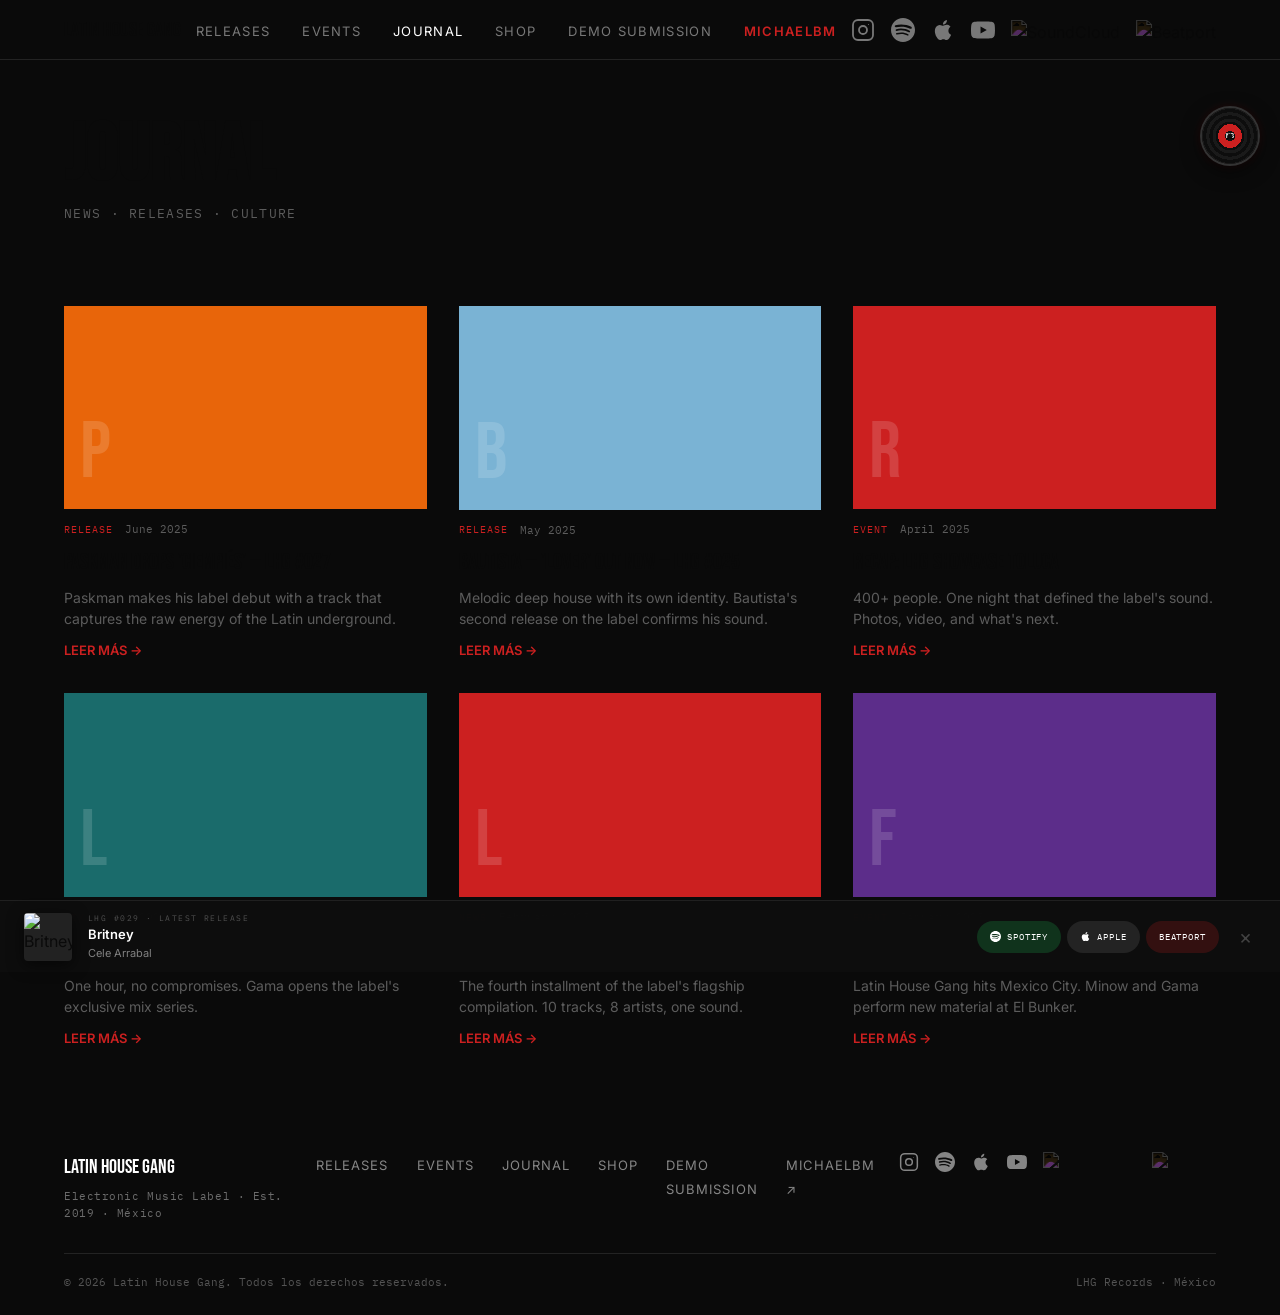
==== commit 62076f41: "feat: app-style UI overhaul + bug fixes - Bottom mini-player (Spotify-style): latest release with Sp" ====
--- a/blog.html
+++ b/blog.html
@@ -1,27 +1,28 @@
 ﻿<!DOCTYPE html>
-<html lang="es">
+<html lang="en">
 <head>
   <meta charset="UTF-8">
   <meta name="viewport" content="width=device-width, initial-scale=1.0">
-  <title>Blog — Latin House Gang</title>
-  <meta name="description" content="Noticias, lanzamientos y cultura de Latin House Gang.">
+  <title>Journal — Latin House Gang</title>
+  <meta name="description" content="News, releases and culture from Latin House Gang.">
   <link rel="stylesheet" href="styles.css">
 </head>
-<body>
+<body class="dark-body">
 
   <!-- NAVBAR -->
-  <nav class="navbar" id="navbar">
+  <nav class="navbar navbar--dark" id="navbar">
     <div class="navbar-inner">
       <a href="index.html" class="nav-logo">
-        <img src="LHG_Logo_Negro_Banner.png" alt="Latin House Gang" onerror="this.style.display='none';this.nextElementSibling.style.display='block'">
+        <img src="LHG_Logo_Blanco_Banner.png" alt="Latin House Gang" onerror="this.style.display='none';this.nextElementSibling.style.display='block'">
         <span class="nav-logo-text" style="display:none">LATIN HOUSE GANG</span>
       </a>
       <ul class="nav-links">
         <li><a href="index.html">RELEASES</a></li>
-        <li><a href="eventos.html">EVENTOS</a></li>
-        <li><a href="blog.html">BLOG</a></li>
-        <li><a href="merch.html">MERCH</a></li>
-        <li><a href="submit.html">SUBMIT</a></li>
+        <li><a href="eventos.html">EVENTS</a></li>
+        <li><a href="blog.html" class="active">JOURNAL</a></li>
+        <li><a href="merch.html">SHOP</a></li>
+        <li><a href="submit.html">DEMO SUBMISSION</a></li>
+        <li><a href="https://www.instagram.com/michaelbmmusic/" target="_blank" rel="noopener" class="nav-founder-link">MICHAELBM</a></li>
       </ul>
       <div class="nav-icons">
         <a href="https://www.instagram.com/latinhousegangmusic/" target="_blank" rel="noopener" aria-label="Instagram">
@@ -32,18 +33,19 @@
           </svg>
         </a>
       </div>
-      <button class="nav-hamburger" aria-label="Menú" aria-expanded="false">
+      <button class="nav-hamburger nav-hamburger--light" aria-label="Menu" aria-expanded="false">
         <span></span><span></span><span></span>
       </button>
     </div>
   </nav>
 
-  <div class="nav-mobile-menu">
+  <div class="nav-mobile-menu nav-mobile-menu--dark">
     <a href="index.html">RELEASES</a>
-    <a href="eventos.html">EVENTOS</a>
-    <a href="blog.html">BLOG</a>
-    <a href="merch.html">MERCH</a>
-    <a href="submit.html">SUBMIT</a>
+    <a href="eventos.html">EVENTS</a>
+    <a href="blog.html">JOURNAL</a>
+    <a href="merch.html">SHOP</a>
+    <a href="submit.html">DEMO SUBMISSION</a>
+    <a href="https://www.instagram.com/michaelbmmusic/" target="_blank" rel="noopener" class="nav-founder-link--mobile">MICHAELBM ↗</a>
     <div class="nav-mobile-icons">
       <a href="https://www.instagram.com/latinhousegangmusic/" target="_blank" rel="noopener" aria-label="Instagram">
         <svg viewBox="0 0 24 24" fill="none" stroke="currentColor" stroke-width="1.8" stroke-linecap="round" stroke-linejoin="round" width="20" height="20">
@@ -58,8 +60,8 @@
   <!-- PAGE HERO -->
   <div class="container">
     <div class="page-hero">
-      <h1 class="page-hero-title">BLOG</h1>
-      <p class="page-hero-sub">NOTICIAS · LANZAMIENTOS · CULTURA</p>
+      <h1 class="page-hero-title">JOURNAL</h1>
+      <p class="page-hero-sub">NEWS · RELEASES · CULTURE</p>
     </div>
 
     <!-- BLOG GRID -->
@@ -77,10 +79,11 @@
         </div>
         <ul class="footer-links">
           <li><a href="index.html">RELEASES</a></li>
-          <li><a href="eventos.html">EVENTOS</a></li>
-          <li><a href="blog.html">BLOG</a></li>
-          <li><a href="merch.html">MERCH</a></li>
-          <li><a href="submit.html">SUBMIT</a></li>
+          <li><a href="eventos.html">EVENTS</a></li>
+          <li><a href="blog.html">JOURNAL</a></li>
+          <li><a href="merch.html">SHOP</a></li>
+          <li><a href="submit.html">DEMO SUBMISSION</a></li>
+          <li><a href="https://www.instagram.com/michaelbmmusic/" target="_blank" rel="noopener">MICHAELBM ↗</a></li>
         </ul>
         <div class="footer-social">
           <a href="https://www.instagram.com/latinhousegangmusic/" target="_blank" rel="noopener" aria-label="Instagram">
@@ -93,12 +96,12 @@
         </div>
       </div>
       <div class="footer-bottom">
-        <span class="footer-copy">© 2025 Latin House Gang. Todos los derechos reservados.</span>
+        <span class="footer-copy">© 2026 Latin House Gang. Todos los derechos reservados.</span>
         <span class="footer-copy">LHG Records · México</span>
       </div>
     </div>
   </footer>
 
-  <script src="script.js?v=7"></script>
+  <script src="script.js?v=10"></script>
 </body>
 </html>
--- a/styles.css
+++ b/styles.css
@@ -3083,3 +3083,207 @@
   .vinyl-disc { width: 48px; height: 48px; }
   .vinyl-tooltip { display: none; }
 }
+
+/* ════════════════════════════════════════════
+   APP CHROME — BOTTOM PLAYER (Spotify-style)
+   ════════════════════════════════════════════ */
+.bottom-player {
+  position: fixed;
+  bottom: 0;
+  left: 0;
+  right: 0;
+  height: 72px;
+  background: rgba(14,14,14,0.97);
+  border-top: 1px solid rgba(255,255,255,0.08);
+  display: flex;
+  align-items: center;
+  padding: 0 24px;
+  gap: 16px;
+  z-index: 8000;
+  backdrop-filter: blur(24px);
+  -webkit-backdrop-filter: blur(24px);
+  transform: translateY(100%);
+  transition: transform 0.5s cubic-bezier(0.16,1,0.3,1);
+}
+.bottom-player.bp-visible { transform: translateY(0); }
+
+.bp-cover {
+  width: 48px;
+  height: 48px;
+  border-radius: 4px;
+  overflow: hidden;
+  flex-shrink: 0;
+  background: #222;
+  box-shadow: 0 4px 16px rgba(0,0,0,0.6);
+}
+.bp-cover img { width: 100%; height: 100%; object-fit: cover; display: block; }
+
+.bp-track {
+  flex: 1;
+  min-width: 0;
+}
+.bp-label {
+  font-family: 'IBM Plex Mono', monospace;
+  font-size: 8px;
+  letter-spacing: 0.18em;
+  color: rgba(255,255,255,0.28);
+  text-transform: uppercase;
+  margin-bottom: 3px;
+}
+.bp-title {
+  font-size: 13px;
+  font-weight: 600;
+  color: #fff;
+  white-space: nowrap;
+  overflow: hidden;
+  text-overflow: ellipsis;
+  line-height: 1.2;
+}
+.bp-artist {
+  font-size: 11px;
+  color: rgba(255,255,255,0.48);
+  white-space: nowrap;
+  overflow: hidden;
+  text-overflow: ellipsis;
+  margin-top: 2px;
+}
+
+.bp-actions {
+  display: flex;
+  align-items: center;
+  gap: 6px;
+  flex-shrink: 0;
+}
+.bp-btn {
+  height: 32px;
+  padding: 0 13px;
+  border-radius: 16px;
+  display: flex;
+  align-items: center;
+  gap: 6px;
+  font-family: 'IBM Plex Mono', monospace;
+  font-size: 9px;
+  letter-spacing: 0.1em;
+  text-transform: uppercase;
+  color: #fff;
+  transition: background 0.15s, transform 0.1s;
+  flex-shrink: 0;
+  white-space: nowrap;
+}
+.bp-btn svg { width: 11px; height: 11px; flex-shrink: 0; }
+.bp-btn:hover { transform: scale(1.05); }
+.bp-btn:active { transform: scale(0.96); }
+.bp-btn-spotify  { background: rgba(29,185,84,0.22); }
+.bp-btn-spotify:hover  { background: rgba(29,185,84,0.45); }
+.bp-btn-apple    { background: rgba(255,255,255,0.09); }
+.bp-btn-apple:hover    { background: rgba(255,255,255,0.18); }
+.bp-btn-beatport { background: rgba(204,32,32,0.2); }
+.bp-btn-beatport:hover { background: rgba(204,32,32,0.4); }
+
+.bp-dismiss {
+  background: none;
+  border: none;
+  color: rgba(255,255,255,0.22);
+  font-size: 20px;
+  cursor: pointer;
+  padding: 6px 4px;
+  line-height: 1;
+  flex-shrink: 0;
+  transition: color 0.15s;
+}
+.bp-dismiss:hover { color: rgba(255,255,255,0.7); }
+
+/* ─── MOBILE BOTTOM NAV ─────────────────────── */
+.mobile-bottom-nav {
+  position: fixed;
+  bottom: 0;
+  left: 0;
+  right: 0;
+  height: 58px;
+  background: rgba(10,10,10,0.97);
+  border-top: 1px solid rgba(255,255,255,0.06);
+  display: none;
+  align-items: center;
+  z-index: 7999;
+  backdrop-filter: blur(24px);
+  -webkit-backdrop-filter: blur(24px);
+  padding-bottom: env(safe-area-inset-bottom, 0px);
+  transition: bottom 0.5s cubic-bezier(0.16,1,0.3,1);
+}
+.mobile-bottom-nav.player-active { bottom: 64px; }
+
+.mbn-item {
+  flex: 1;
+  display: flex;
+  flex-direction: column;
+  align-items: center;
+  justify-content: center;
+  gap: 3px;
+  padding: 7px 4px;
+  color: rgba(255,255,255,0.32);
+  font-family: 'IBM Plex Mono', monospace;
+  font-size: 7px;
+  letter-spacing: 0.08em;
+  text-transform: uppercase;
+  text-decoration: none;
+  transition: color 0.15s;
+}
+.mbn-item svg { width: 19px; height: 19px; }
+.mbn-item:hover { color: rgba(255,255,255,0.65); }
+.mbn-item.active { color: #fff; }
+
+/* ─── BODY PADDING FOR APP CHROME ─── */
+@media (max-width: 768px) {
+  .mobile-bottom-nav { display: flex; }
+  .bottom-player { bottom: 58px; height: 64px; }
+  /* shift vinyl trigger above chrome */
+  .vinyl-trigger { bottom: 74px; top: auto !important; }
+  body { padding-bottom: 58px; }
+  body.player-on { padding-bottom: 122px; }
+  /* shrink mobile player buttons to icon-only */
+  .bp-btn-text { display: none; }
+  .bp-label { display: none; }
+  .bp-btn { padding: 0 9px; }
+}
+@media (min-width: 769px) {
+  body.player-on { padding-bottom: 72px; }
+}
+
+/* ─── NO EVENTS MESSAGE ─── */
+.no-events-msg {
+  font-family: 'IBM Plex Mono', monospace;
+  font-size: 12px;
+  letter-spacing: 0.12em;
+  color: rgba(255,255,255,0.35);
+  text-transform: uppercase;
+  padding: 32px 0;
+  text-align: center;
+}
+
+/* ─── RELEASE CARD — Spotify-style play button ─── */
+.release-cover-wrap::after {
+  content: '▶';
+  position: absolute;
+  bottom: 12px;
+  right: 12px;
+  width: 40px;
+  height: 40px;
+  border-radius: 50%;
+  background: #1DB954;
+  color: #000;
+  font-size: 14px;
+  display: flex;
+  align-items: center;
+  justify-content: center;
+  opacity: 0;
+  transform: translateY(8px);
+  transition: opacity 0.2s ease, transform 0.2s ease;
+  pointer-events: none;
+  box-shadow: 0 4px 16px rgba(0,0,0,0.5);
+  line-height: 1;
+  padding-left: 2px;
+}
+.release-card:hover .release-cover-wrap::after {
+  opacity: 1;
+  transform: translateY(0);
+}
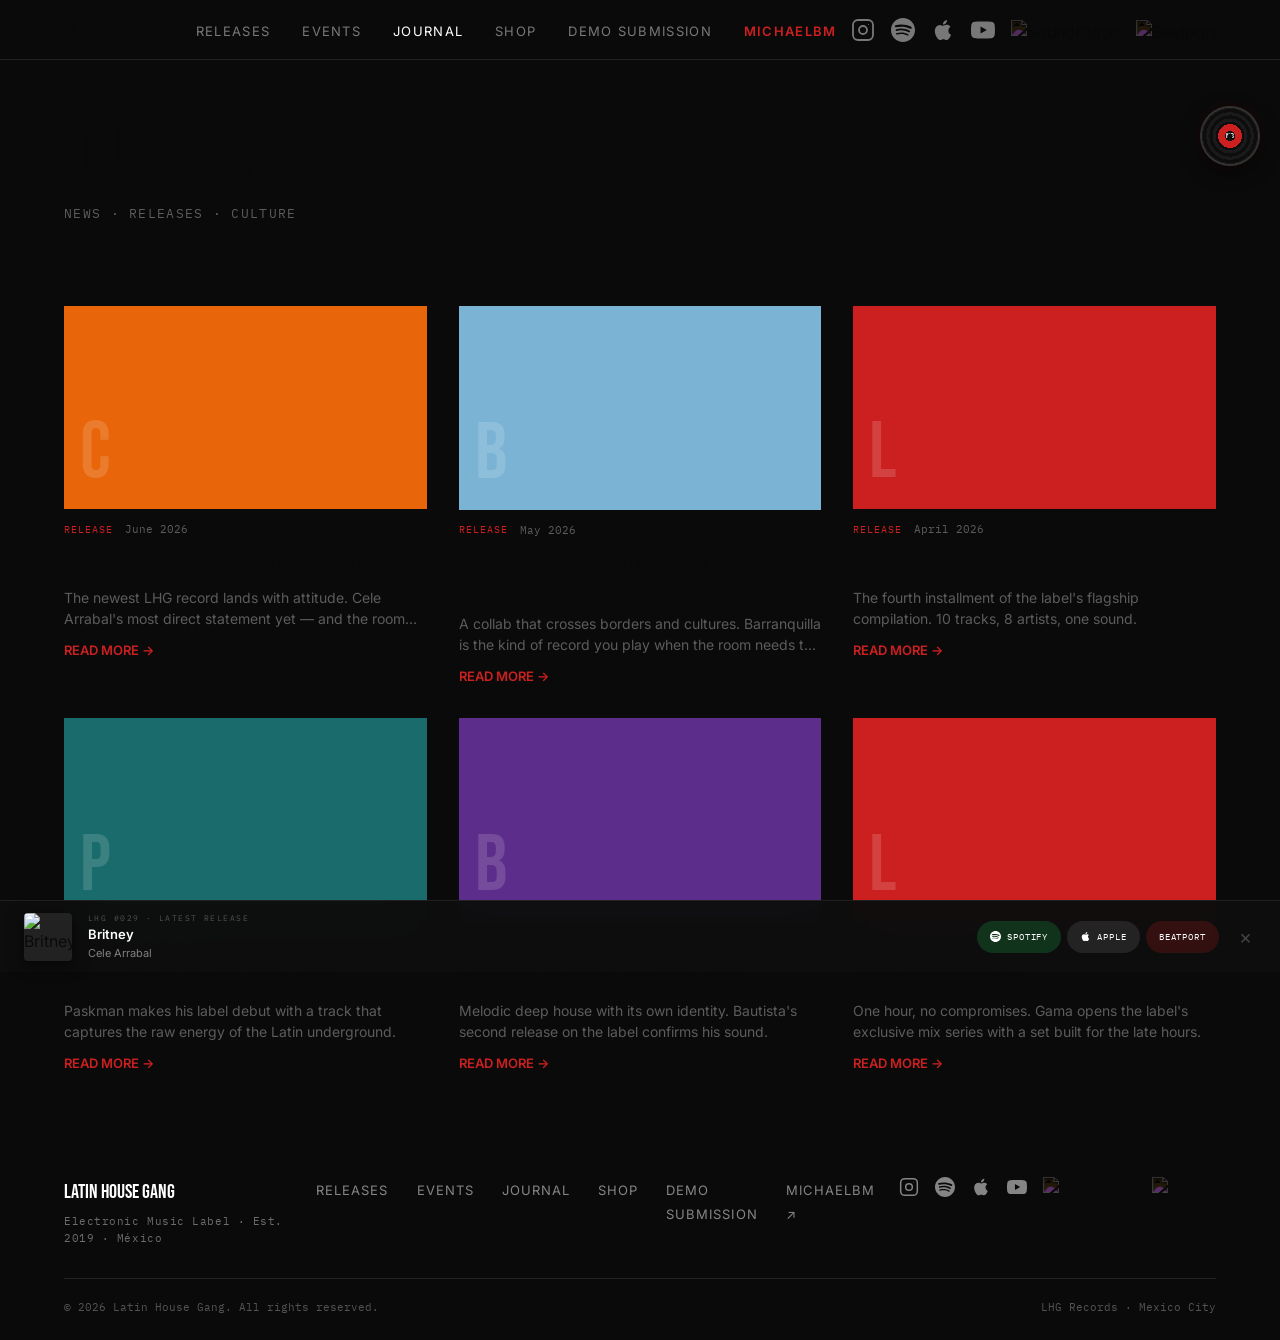
==== commit ef29f53b: "fix: QA pass — content accuracy, language consistency, hero CTAs - Blog posts updated to 2026 dates," ====
--- a/blog.html
+++ b/blog.html
@@ -96,12 +96,12 @@
         </div>
       </div>
       <div class="footer-bottom">
-        <span class="footer-copy">© 2026 Latin House Gang. Todos los derechos reservados.</span>
-        <span class="footer-copy">LHG Records · México</span>
+        <span class="footer-copy">© 2026 Latin House Gang. All rights reserved.</span>
+        <span class="footer-copy">LHG Records · Mexico City</span>
       </div>
     </div>
   </footer>
 
-  <script src="script.js?v=10"></script>
+  <script src="script.js?v=12"></script>
 </body>
 </html>
--- a/styles.css
+++ b/styles.css
@@ -169,6 +169,15 @@
   min-height: 56.25vw;
   pointer-events: none;
   border: none;
+}
+
+/* Canvas hero (replaces YouTube) */
+.hero-canvas {
+  position: absolute;
+  inset: 0;
+  width: 100%;
+  height: 100%;
+  display: block;
 }
 
 .hero-overlay {
@@ -2878,42 +2887,6 @@
   .container { padding-left: 20px; padding-right: 20px; }
 }
 
-/* ════════════════════════════════════════════
-   HERO SOUND BUTTON
-   ════════════════════════════════════════════ */
-.hero-sound-btn {
-  position: absolute;
-  bottom: 28px;
-  right: 28px;
-  z-index: 10;
-  display: flex;
-  align-items: center;
-  gap: 8px;
-  background: rgba(0,0,0,0.55);
-  border: 1px solid rgba(255,255,255,0.25);
-  color: #fff;
-  cursor: pointer;
-  padding: 9px 14px;
-  font-family: 'IBM Plex Mono', monospace;
-  font-size: 10px;
-  letter-spacing: 0.18em;
-  text-transform: uppercase;
-  backdrop-filter: blur(6px);
-  -webkit-backdrop-filter: blur(6px);
-  transition: background 0.2s, border-color 0.2s;
-  border-radius: 2px;
-}
-.hero-sound-btn:hover {
-  background: rgba(204,32,32,0.75);
-  border-color: transparent;
-}
-.hero-sound-btn.is-on {
-  background: rgba(204,32,32,0.85);
-  border-color: transparent;
-}
-@media (max-width: 768px) {
-  .hero-sound-btn { bottom: 20px; right: 16px; padding: 8px 12px; font-size: 9px; }
-}
 
 /* ════════════════════════════════════════════
    EASTER EGG — KONAMI MODAL
@@ -3249,6 +3222,161 @@
   body.player-on { padding-bottom: 72px; }
 }
 
+/* ─── HERO CTAs ─── */
+.hero-ctas {
+  display: flex;
+  gap: 12px;
+  margin-top: 28px;
+  flex-wrap: wrap;
+}
+.hero-cta {
+  display: inline-flex;
+  align-items: center;
+  gap: 8px;
+  font-family: 'IBM Plex Mono', monospace;
+  font-size: 11px;
+  font-weight: 700;
+  letter-spacing: 0.14em;
+  text-transform: uppercase;
+  text-decoration: none;
+  padding: 12px 22px;
+  border-radius: 30px;
+  transition: transform 0.15s, background 0.15s, color 0.15s;
+}
+.hero-cta--spotify {
+  background: #1DB954;
+  color: #000;
+}
+.hero-cta--spotify:hover { background: #1ed760; transform: scale(1.04); }
+.hero-cta--outline {
+  background: transparent;
+  color: rgba(255,255,255,0.8);
+  border: 1px solid rgba(255,255,255,0.3);
+}
+.hero-cta--outline:hover { background: rgba(255,255,255,0.08); color: #fff; transform: scale(1.02); }
+@media (max-width: 480px) {
+  .hero-ctas { gap: 8px; }
+  .hero-cta { font-size: 10px; padding: 10px 16px; }
+}
+
+/* ─── SECTION LABEL VARIANTS ─── */
+.section-label--green { color: #1DB954; letter-spacing: 0.2em; }
+
+/* ─── SPOTIFY STREAM SECTION ─── */
+.sp-stream-section {
+  background: #0a0a0a;
+  padding: 72px 0 80px;
+}
+.sp-stream-grid {
+  display: grid;
+  grid-template-columns: 1fr 1fr;
+  gap: 48px;
+  align-items: center;
+  margin-top: 24px;
+}
+.sp-embed-wrap {
+  border-radius: 12px;
+  overflow: hidden;
+  box-shadow: 0 24px 64px rgba(0,0,0,0.6);
+}
+.sp-embed-wrap iframe {
+  display: block;
+  border-radius: 12px;
+}
+.sp-stream-info {
+  display: flex;
+  flex-direction: column;
+  gap: 16px;
+}
+.sp-info-catalog {
+  font-family: 'IBM Plex Mono', monospace;
+  font-size: 11px;
+  letter-spacing: 0.2em;
+  text-transform: uppercase;
+  color: #1DB954;
+}
+.sp-info-title {
+  font-family: 'IBM Plex Mono', monospace;
+  font-size: clamp(40px, 6vw, 72px);
+  font-weight: 700;
+  letter-spacing: -0.02em;
+  line-height: 1;
+  color: #fff;
+  margin: 0;
+}
+.sp-info-artist {
+  font-family: 'IBM Plex Mono', monospace;
+  font-size: 14px;
+  letter-spacing: 0.08em;
+  color: rgba(255,255,255,0.5);
+  text-transform: uppercase;
+  margin: 0;
+}
+.sp-info-ctas {
+  display: flex;
+  flex-direction: column;
+  gap: 12px;
+  margin-top: 8px;
+}
+.sp-follow-btn {
+  display: inline-flex;
+  align-items: center;
+  gap: 10px;
+  background: #1DB954;
+  color: #000;
+  font-family: 'IBM Plex Mono', monospace;
+  font-size: 12px;
+  font-weight: 700;
+  letter-spacing: 0.12em;
+  text-transform: uppercase;
+  text-decoration: none;
+  padding: 14px 24px;
+  border-radius: 30px;
+  transition: background 0.15s, transform 0.15s;
+  width: fit-content;
+}
+.sp-follow-btn:hover { background: #1ed760; transform: scale(1.03); }
+.sp-label-cta {
+  display: inline-block;
+  font-family: 'IBM Plex Mono', monospace;
+  font-size: 11px;
+  letter-spacing: 0.15em;
+  text-transform: uppercase;
+  color: rgba(255,255,255,0.45);
+  text-decoration: none;
+  transition: color 0.15s;
+}
+.sp-label-cta:hover { color: #fff; }
+.sp-listeners {
+  display: flex;
+  align-items: baseline;
+  gap: 8px;
+  margin-top: 8px;
+  border-top: 1px solid rgba(255,255,255,0.07);
+  padding-top: 20px;
+}
+.sp-listeners-num {
+  font-family: 'IBM Plex Mono', monospace;
+  font-size: 32px;
+  font-weight: 700;
+  color: #fff;
+  letter-spacing: -0.03em;
+}
+.sp-listeners-label {
+  font-family: 'IBM Plex Mono', monospace;
+  font-size: 11px;
+  letter-spacing: 0.12em;
+  text-transform: uppercase;
+  color: rgba(255,255,255,0.4);
+}
+@media (max-width: 768px) {
+  .sp-stream-grid {
+    grid-template-columns: 1fr;
+    gap: 32px;
+  }
+  .sp-info-title { font-size: 48px; }
+}
+
 /* ─── NO EVENTS MESSAGE ─── */
 .no-events-msg {
   font-family: 'IBM Plex Mono', monospace;
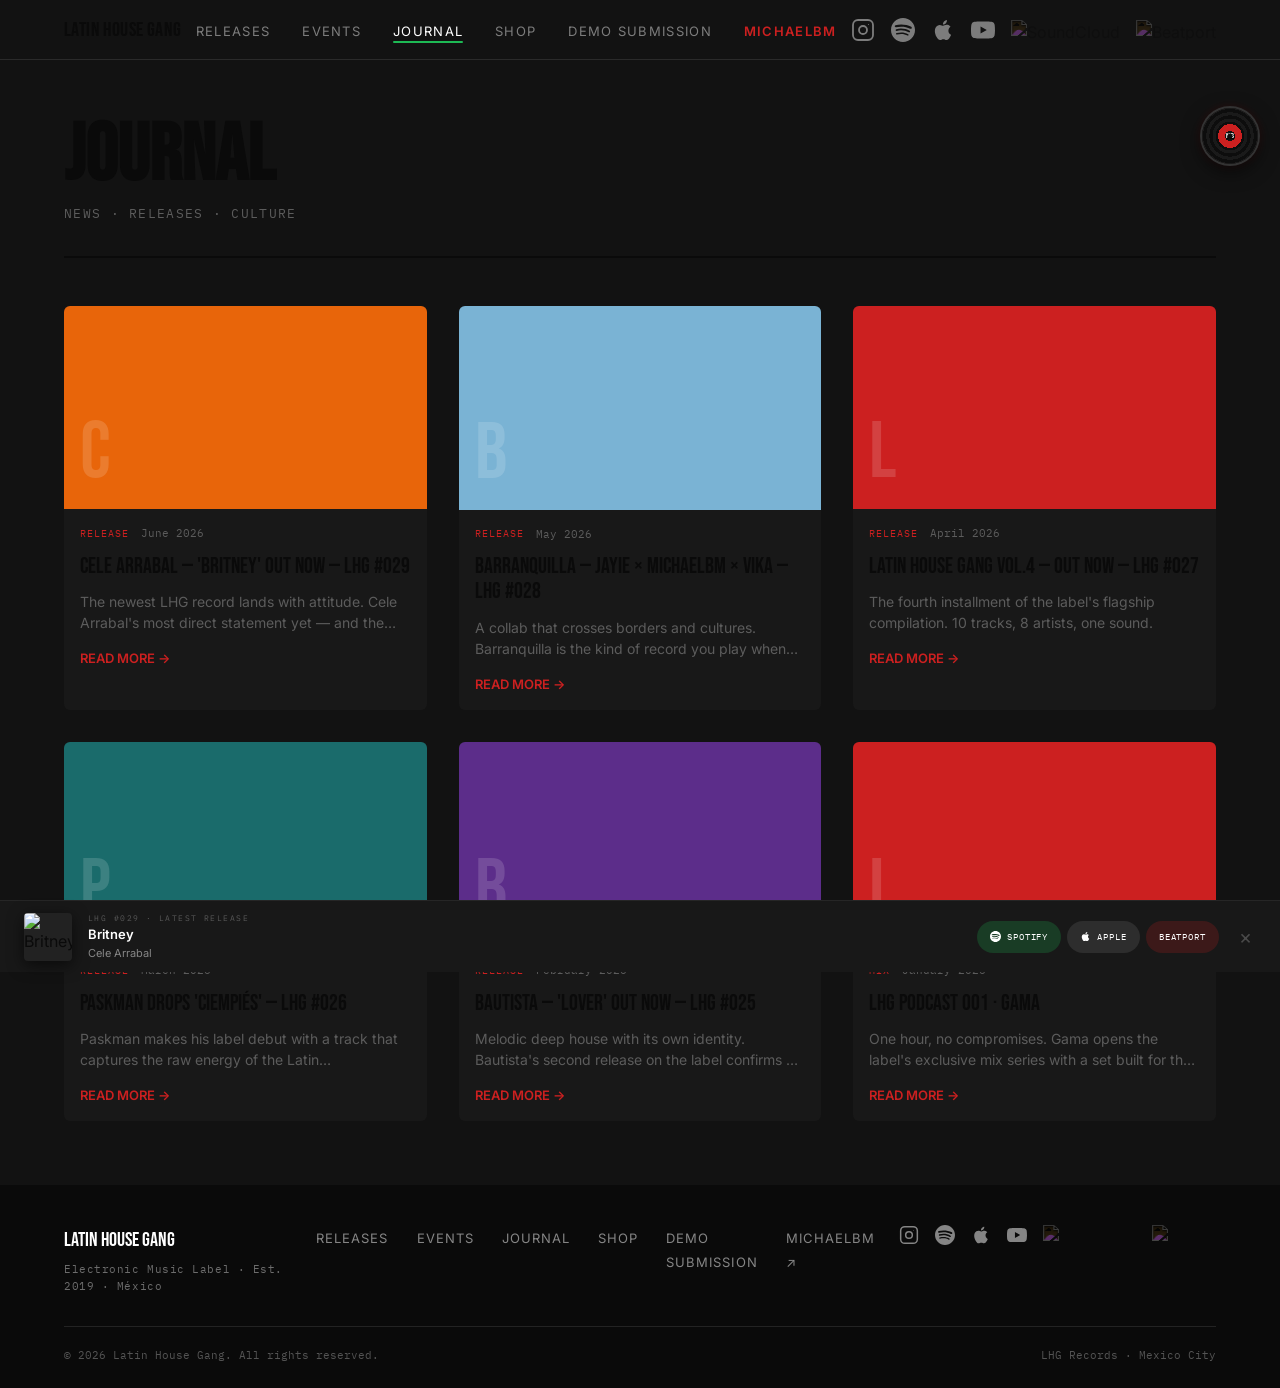
==== commit b95bec3d: "feat: Spotify-feel refinements — 10 micro-improvements - Antialiased text rendering on all dark page" ====
--- a/blog.html
+++ b/blog.html
@@ -102,6 +102,6 @@
     </div>
   </footer>
 
-  <script src="script.js?v=12"></script>
+  <script src="script.js?v=13"></script>
 </body>
 </html>
--- a/styles.css
+++ b/styles.css
@@ -3415,3 +3415,150 @@
   opacity: 1;
   transform: translateY(0);
 }
+
+/* ═══════════════════════════════════════════
+   SPOTIFY APP FEEL — REFINEMENTS
+   ═══════════════════════════════════════════ */
+
+/* 1. Antialiasing — makes text render crisp on dark backgrounds */
+.dark-body,
+.dark-body * {
+  -webkit-font-smoothing: antialiased;
+  -moz-osx-font-smoothing: grayscale;
+}
+
+/* 2. Spotify's exact dark bg (was #0A0A0A) */
+.dark-body { background: #121212; }
+.navbar--dark { background: #121212; }
+.nav-mobile-menu--dark { background: #121212; }
+.sp-stream-section { background: #121212; }
+
+/* 3. Navbar — elevated blur on scroll */
+.navbar--dark.scrolled {
+  background: rgba(18,18,18,0.92);
+  backdrop-filter: blur(20px);
+  -webkit-backdrop-filter: blur(20px);
+  border-bottom-color: rgba(255,255,255,0.07);
+  box-shadow: 0 2px 20px rgba(0,0,0,0.5);
+}
+
+/* 4. Nav active link — green underline indicator */
+.navbar--dark .nav-links a.active {
+  color: #fff;
+  position: relative;
+}
+.navbar--dark .nav-links a.active::after {
+  content: '';
+  position: absolute;
+  bottom: -4px;
+  left: 0;
+  right: 0;
+  height: 2px;
+  background: #1DB954;
+  border-radius: 1px;
+}
+
+/* 5. Custom scrollbar — thin, Spotify-style */
+.dark-body ::-webkit-scrollbar { width: 6px; }
+.dark-body ::-webkit-scrollbar-track { background: transparent; }
+.dark-body ::-webkit-scrollbar-thumb { background: #535353; border-radius: 3px; }
+.dark-body ::-webkit-scrollbar-thumb:hover { background: #7a7a7a; }
+
+/* 6. Release cards — Spotify card hover lift */
+.releases-section--dark .release-card {
+  border-radius: 8px;
+  padding: 8px 8px 12px;
+  transition: background 0.2s ease, transform 0.2s ease;
+  margin: -8px -8px -12px;
+}
+.releases-section--dark .release-card:hover {
+  background: #1a1a1a;
+  transform: translateY(-4px);
+  box-shadow: 0 12px 32px rgba(0,0,0,0.6);
+}
+.releases-section--dark .release-cover-wrap {
+  border-radius: 4px;
+  overflow: hidden;
+}
+.releases-section--dark .release-info {
+  padding-top: 14px;
+}
+.releases-section--dark .release-artist {
+  color: #b3b3b3;
+}
+
+/* 7. NEW badge on latest releases */
+.release-badge-new {
+  display: inline-block;
+  background: #1DB954;
+  color: #000;
+  font-family: 'IBM Plex Mono', monospace;
+  font-size: 8px;
+  font-weight: 700;
+  letter-spacing: 0.12em;
+  padding: 2px 6px;
+  border-radius: 2px;
+  vertical-align: middle;
+  margin-left: 6px;
+  text-transform: uppercase;
+  line-height: 1.6;
+}
+
+/* 8. Bottom player — progress bar at top */
+.bottom-player {
+  background: #181818;
+  border-top-color: rgba(255,255,255,0.06);
+}
+.bottom-player::before {
+  content: '';
+  position: absolute;
+  top: 0;
+  left: 0;
+  width: 38%;
+  height: 2px;
+  background: linear-gradient(to right, #1DB954, #1ed760);
+  opacity: 0;
+  transition: opacity 0.5s ease;
+}
+.bottom-player.bp-visible::before { opacity: 1; }
+
+/* 9. Blog cards — Spotify dark card style */
+.dark-body .blog-card {
+  background: #181818;
+  border-radius: 6px;
+  padding: 0 0 16px;
+  overflow: hidden;
+  transition: background 0.2s ease, transform 0.2s ease;
+}
+.dark-body .blog-card:hover {
+  background: #282828;
+  transform: translateY(-3px);
+  cursor: pointer;
+}
+.dark-body .blog-cover {
+  border-radius: 0;
+  margin-bottom: 4px;
+}
+.dark-body .blog-meta,
+.dark-body .blog-title,
+.dark-body .blog-excerpt,
+.dark-body .blog-read-more {
+  padding-left: 16px;
+  padding-right: 16px;
+}
+.dark-body .blog-read-more { margin-top: 4px; }
+
+/* 10. Sets — rounded iframes, dark card feel */
+.dark-body .set-card {
+  background: #181818;
+  border-radius: 8px;
+  overflow: hidden;
+  transition: background 0.2s ease, transform 0.2s ease;
+}
+.dark-body .set-card:hover {
+  background: #282828;
+  transform: translateY(-3px);
+}
+.dark-body .set-info { padding: 12px 16px 16px; }
+.dark-body .set-embed { border-radius: 0; }
+.dark-body .set-embed iframe { border-radius: 0; }
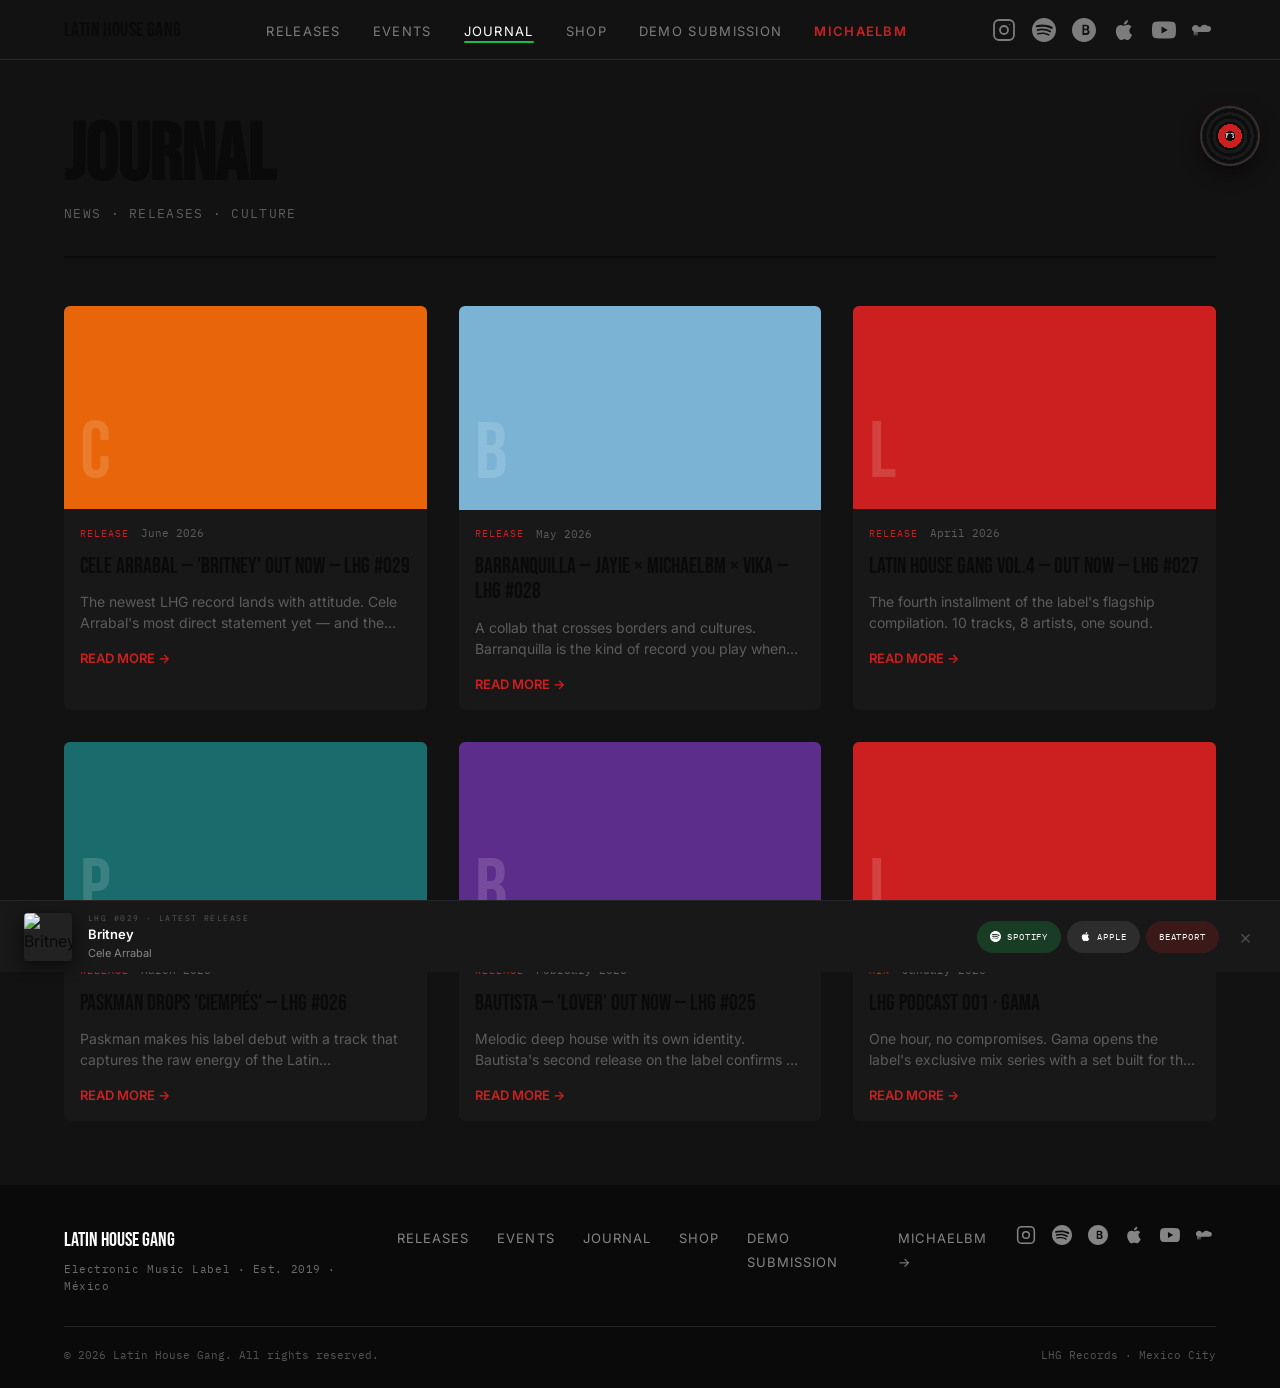
==== commit 1b8fdfe1: "Polish: social icons SVG, genre cleanup, mobile menu, general refinements - Social icons: Beatport +" ====
--- a/blog.html
+++ b/blog.html
@@ -45,7 +45,7 @@
     <a href="blog.html">JOURNAL</a>
     <a href="merch.html">SHOP</a>
     <a href="submit.html">DEMO SUBMISSION</a>
-    <a href="https://www.instagram.com/michaelbmmusic/" target="_blank" rel="noopener" class="nav-founder-link--mobile">MICHAELBM ↗</a>
+    <a href="https://www.instagram.com/michaelbmmusic/" target="_blank" rel="noopener" class="nav-founder-link--mobile">MICHAELBM →</a>
     <div class="nav-mobile-icons">
       <a href="https://www.instagram.com/latinhousegangmusic/" target="_blank" rel="noopener" aria-label="Instagram">
         <svg viewBox="0 0 24 24" fill="none" stroke="currentColor" stroke-width="1.8" stroke-linecap="round" stroke-linejoin="round" width="20" height="20">
@@ -83,7 +83,7 @@
           <li><a href="blog.html">JOURNAL</a></li>
           <li><a href="merch.html">SHOP</a></li>
           <li><a href="submit.html">DEMO SUBMISSION</a></li>
-          <li><a href="https://www.instagram.com/michaelbmmusic/" target="_blank" rel="noopener">MICHAELBM ↗</a></li>
+          <li><a href="https://www.instagram.com/michaelbmmusic/" target="_blank" rel="noopener">MICHAELBM →</a></li>
         </ul>
         <div class="footer-social">
           <a href="https://www.instagram.com/latinhousegangmusic/" target="_blank" rel="noopener" aria-label="Instagram">
@@ -102,6 +102,6 @@
     </div>
   </footer>
 
-  <script src="script.js?v=13"></script>
+  <script src="script.js?v=15"></script>
 </body>
 </html>
--- a/styles.css
+++ b/styles.css
@@ -126,23 +126,6 @@
 .nav-mobile-icons a:hover { color: var(--accent); }
 .nav-mobile-icons svg { width: 20px; height: 20px; }
 
-/* ── Logo images in nav (dark logo on white bg) ── */
-.nav-icons .social-logo, .nav-mobile-icons .social-logo {
-  opacity: 0.5;
-  transition: opacity 0.2s ease;
-}
-.nav-icons a:hover .social-logo, .nav-mobile-icons a:hover .social-logo {
-  opacity: 1;
-}
-/* ── Logo images in footer (invert to white on dark bg) ── */
-.footer-social .social-logo {
-  filter: invert(1);
-  opacity: 0.5;
-  transition: opacity 0.2s ease;
-}
-.footer-social a:hover .social-logo {
-  opacity: 1;
-}
 
 /* ─── HERO HOME ─── */
 .hero {
@@ -556,8 +539,7 @@
 .navbar--dark .nav-links a.active { color: #fff; }
 .navbar--dark .nav-icons a { color: rgba(255,255,255,0.45); }
 .navbar--dark .nav-icons a:hover { color: var(--accent); }
-.navbar--dark .nav-icons .social-logo { filter: invert(1); opacity: 0.45; }
-.navbar--dark .nav-icons a:hover .social-logo { opacity: 1; }
+
 .nav-hamburger--light span { background: #fff; }
 
 .nav-mobile-menu--dark {
@@ -3388,33 +3370,6 @@
   text-align: center;
 }
 
-/* ─── RELEASE CARD — Spotify-style play button ─── */
-.release-cover-wrap::after {
-  content: '▶';
-  position: absolute;
-  bottom: 12px;
-  right: 12px;
-  width: 40px;
-  height: 40px;
-  border-radius: 50%;
-  background: #1DB954;
-  color: #000;
-  font-size: 14px;
-  display: flex;
-  align-items: center;
-  justify-content: center;
-  opacity: 0;
-  transform: translateY(8px);
-  transition: opacity 0.2s ease, transform 0.2s ease;
-  pointer-events: none;
-  box-shadow: 0 4px 16px rgba(0,0,0,0.5);
-  line-height: 1;
-  padding-left: 2px;
-}
-.release-card:hover .release-cover-wrap::after {
-  opacity: 1;
-  transform: translateY(0);
-}
 
 /* ═══════════════════════════════════════════
    SPOTIFY APP FEEL — REFINEMENTS
@@ -3562,3 +3517,133 @@
 .dark-body .set-info { padding: 12px 16px 16px; }
 .dark-body .set-embed { border-radius: 0; }
 .dark-body .set-embed iframe { border-radius: 0; }
+
+/* ═══════════════════════════════════════════
+   MERCH — PRODUCT CARDS WITH CAROUSEL
+   ═══════════════════════════════════════════ */
+
+.merch-products-grid {
+  display: grid;
+  grid-template-columns: repeat(2, 1fr);
+  gap: 24px;
+  padding-top: 8px;
+  padding-bottom: 48px;
+}
+
+@media (max-width: 600px) {
+  .merch-products-grid { grid-template-columns: 1fr; gap: 32px; }
+}
+
+.merch-product-card {
+  cursor: default;
+  user-select: none;
+}
+
+/* Carousel */
+.merch-carousel {
+  position: relative;
+  aspect-ratio: 3/4;
+  overflow: hidden;
+  border-radius: 4px;
+  background: #111;
+}
+
+.merch-carousel-track {
+  display: flex;
+  height: 100%;
+  transition: transform 0.35s cubic-bezier(0.4,0,0.2,1);
+  will-change: transform;
+}
+
+.merch-slide {
+  flex: 0 0 100%;
+  height: 100%;
+  overflow: hidden;
+}
+
+.merch-slide img {
+  width: 100%;
+  height: 100%;
+  object-fit: cover;
+  object-position: center top;
+  display: block;
+  pointer-events: none;
+}
+
+/* Dot indicators */
+.merch-carousel-dots {
+  position: absolute;
+  bottom: 10px;
+  left: 50%;
+  transform: translateX(-50%);
+  display: flex;
+  gap: 5px;
+  z-index: 2;
+}
+
+.merch-dot {
+  width: 5px;
+  height: 5px;
+  border-radius: 50%;
+  background: rgba(255,255,255,0.35);
+  transition: background 0.2s ease, transform 0.2s ease;
+}
+
+.merch-dot.active {
+  background: #fff;
+  transform: scale(1.3);
+}
+
+/* LIMITED badge */
+.merch-badge {
+  position: absolute;
+  top: 12px;
+  left: 12px;
+  background: #1DB954;
+  color: #000;
+  font-family: 'IBM Plex Mono', monospace;
+  font-size: 9px;
+  font-weight: 500;
+  letter-spacing: 0.1em;
+  padding: 3px 7px;
+  border-radius: 2px;
+  z-index: 3;
+}
+
+/* Product info — matches release cards */
+.merch-product-info {
+  padding: 12px 2px 0;
+  display: flex;
+  flex-direction: column;
+  gap: 3px;
+}
+
+.merch-product-ref {
+  font-family: 'IBM Plex Mono', monospace;
+  font-size: 10px;
+  color: #1DB954;
+  letter-spacing: 0.08em;
+  text-transform: uppercase;
+}
+
+.merch-product-name {
+  font-family: 'Bebas Neue', sans-serif;
+  font-size: 20px;
+  color: #fff;
+  letter-spacing: 0.05em;
+  line-height: 1;
+}
+
+.merch-product-variant {
+  font-family: 'Inter', sans-serif;
+  font-size: 12px;
+  color: #b3b3b3;
+}
+
+.merch-product-price {
+  font-family: 'IBM Plex Mono', monospace;
+  font-size: 11px;
+  color: #535353;
+  letter-spacing: 0.06em;
+  margin-top: 2px;
+}
